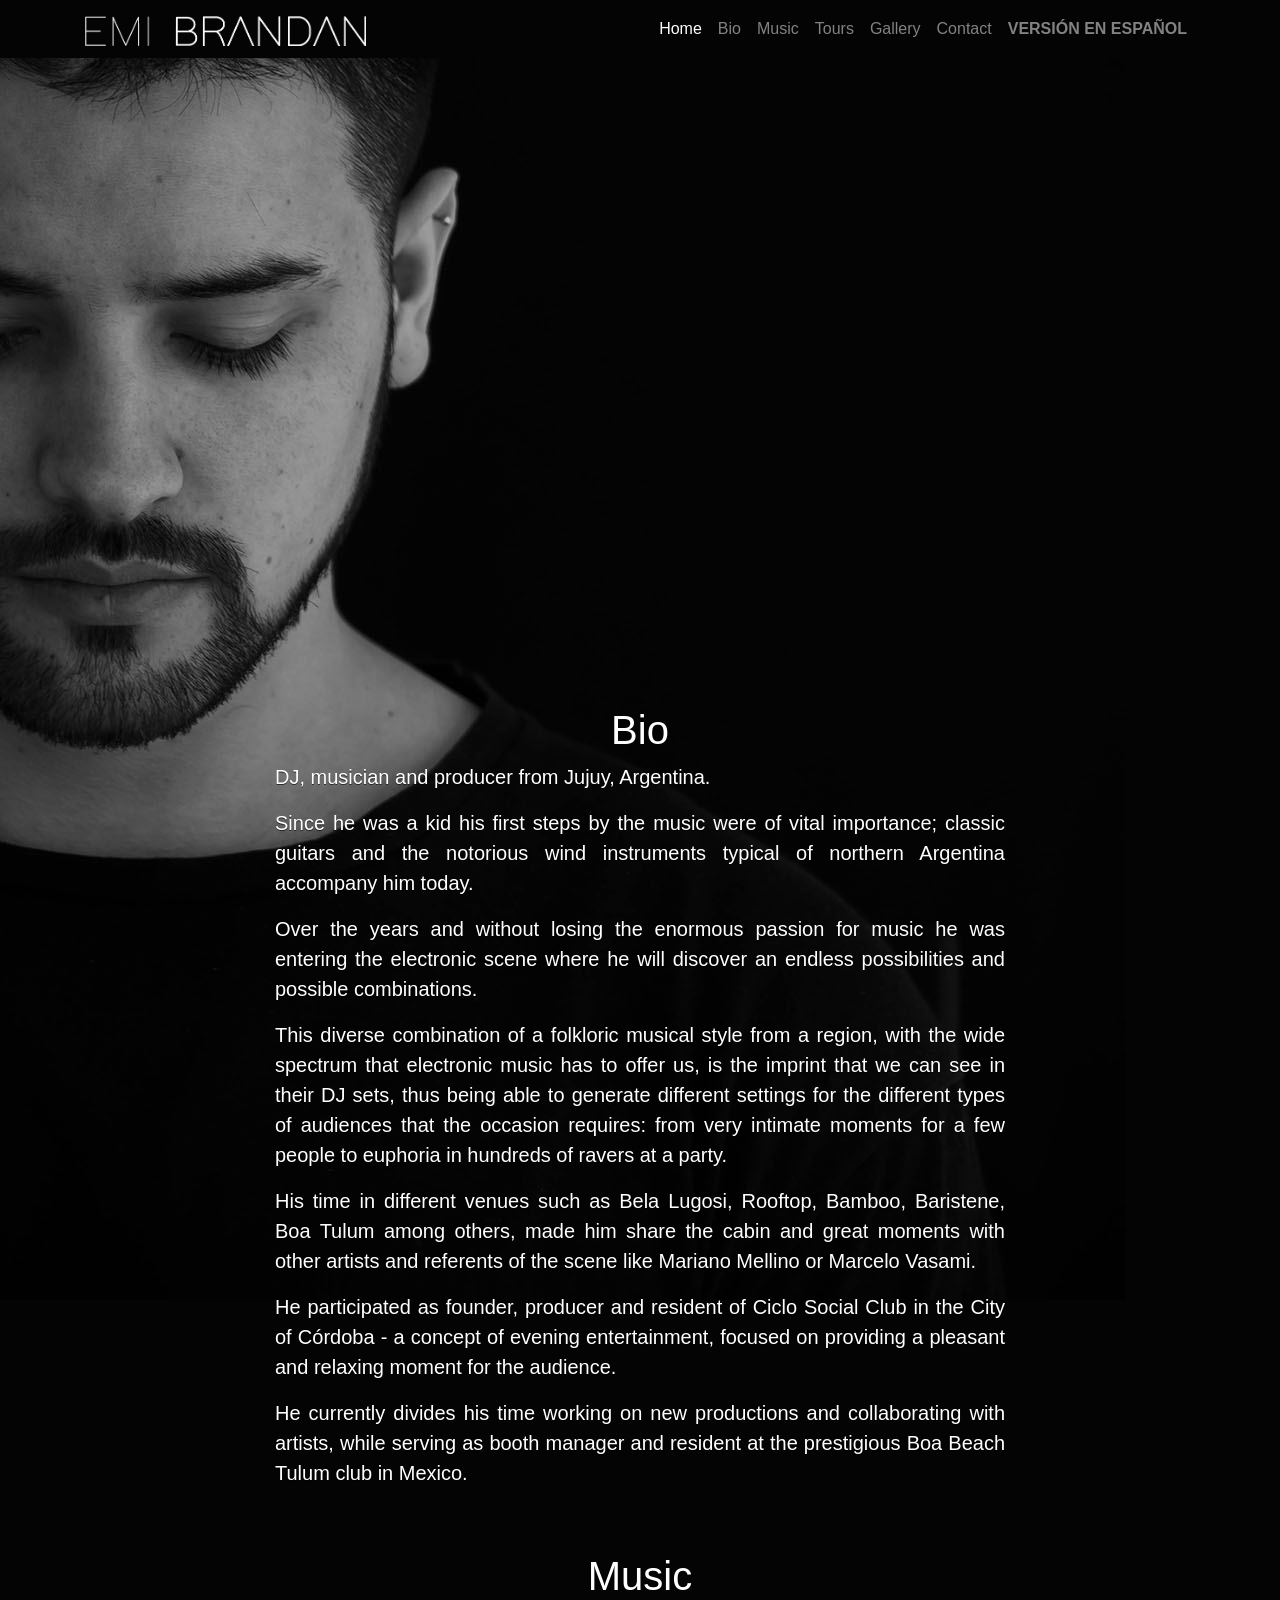
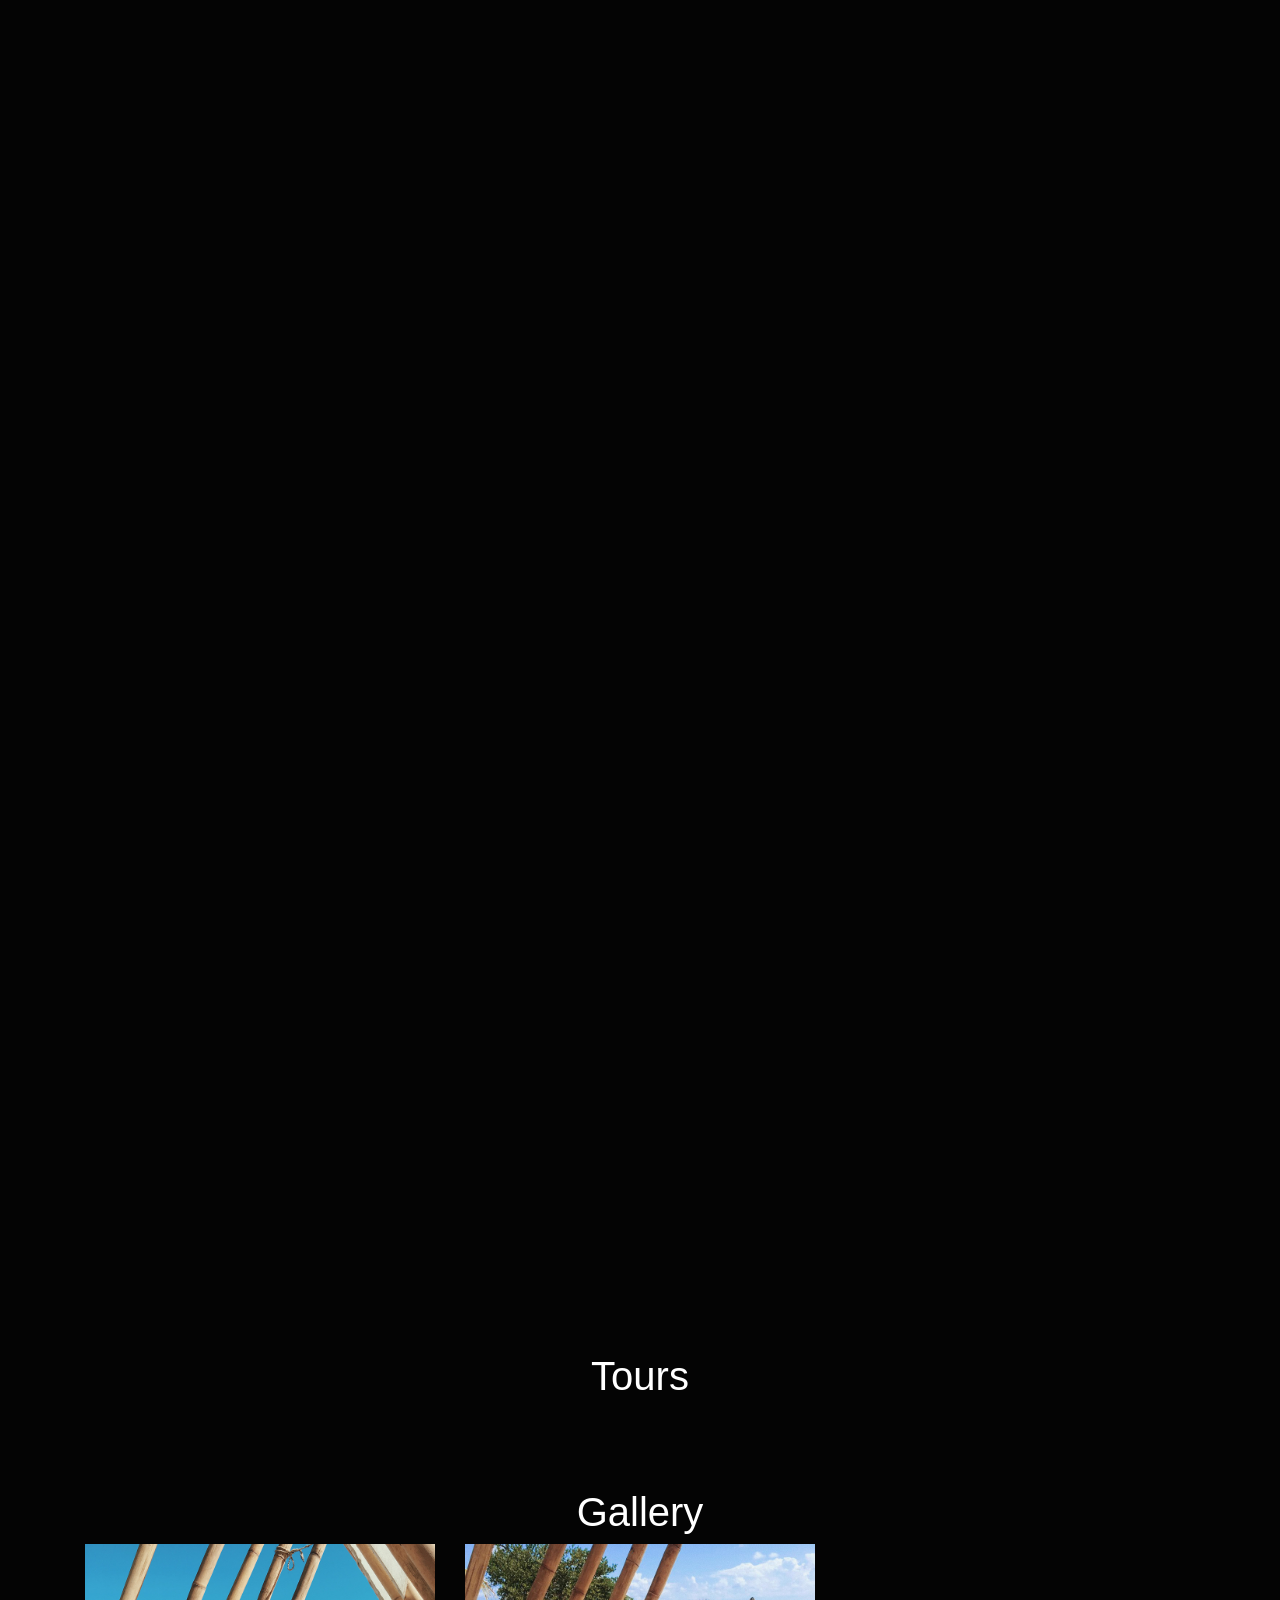
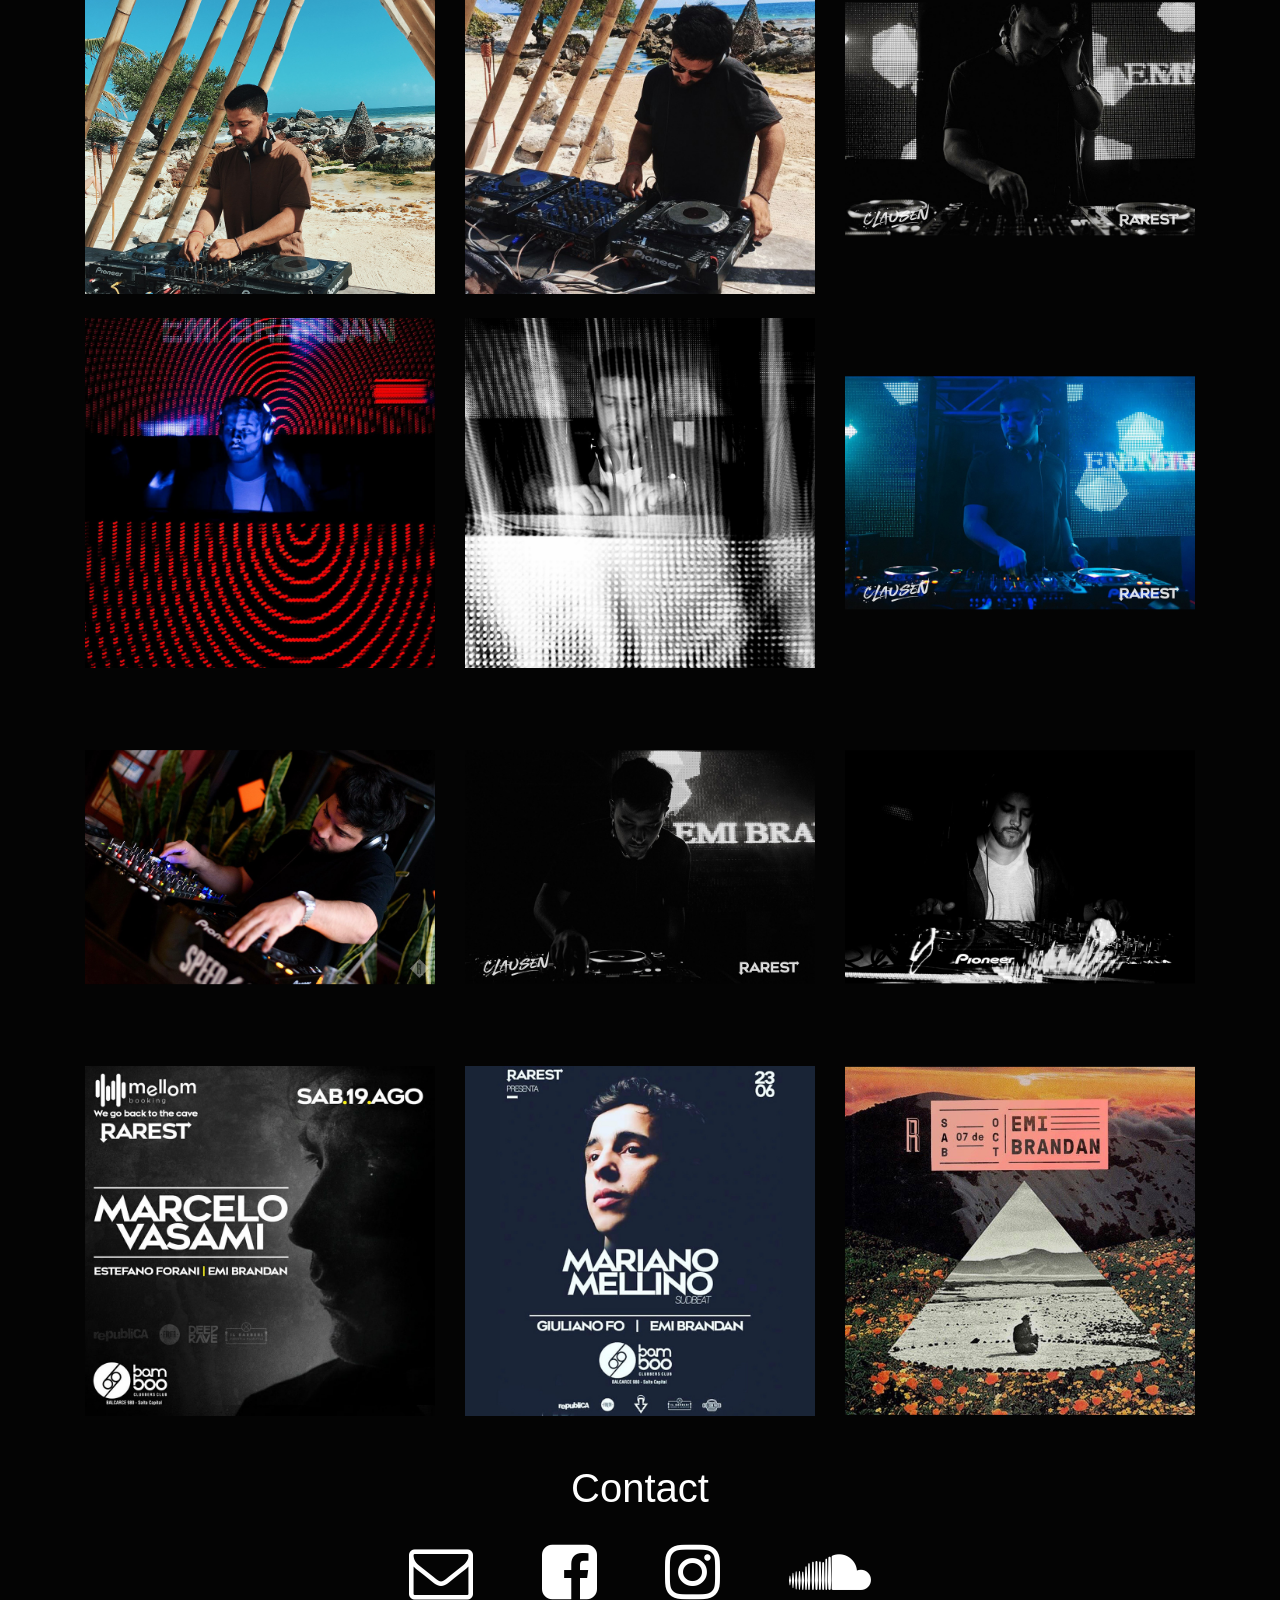
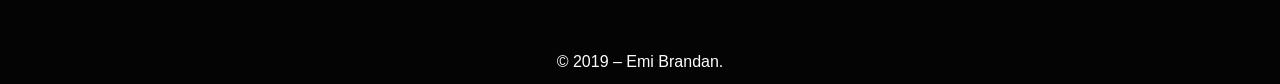
==== english.html @ 932e164e "english version + changes" ====
<!DOCTYPE html>
<html lang="en">

  <head>

    <meta charset="utf-8">
    <meta name="viewport" content="width=device-width, initial-scale=1, shrink-to-fit=no">
    <meta name="description" content="">
    <meta name="author" content="">

    <title>Emi Brandan – DJ &amp; Producer</title>

    <!-- Bootstrap core CSS -->
    <link href="vendor/bootstrap/css/bootstrap.min.css" rel="stylesheet">
    <link href="css/style.css?1234" rel="stylesheet">
    <link href="https://stackpath.bootstrapcdn.com/font-awesome/4.7.0/css/font-awesome.min.css" rel="stylesheet">
    <script async src="https://www.googletagmanager.com/gtag/js?id=UA-138348145-2"></script>
    <script>
      window.dataLayer = window.dataLayer || [];
      function gtag(){dataLayer.push(arguments);}
      gtag('js', new Date());
      gtag('config', 'UA-138348145-2');
    </script>
  </head>

  <body>

<div class="show-mobile" style="    position: fixed;
    background: url(img/bg.jpg) left center;
    background-size: cover;
    background-color: #040404;
    top: 0;
    left: 0;
    right: 0;
    bottom: 0;
    z-index: -1;
    pointer-events: none;
    width: 100vw;
    height: 100vh;
    background-repeat: no-repeat;"></div>
    <!-- Navigation -->
    <nav class="navbar navbar-expand-lg navbar-dark bg-dark static-top">
      <div class="container">
        <a class="navbar-brand" href="#">
          <img src="img/logo2.png" height="30px" title="Emi Brandan" alt="Emi Brandan" />
        </a>
        <button class="navbar-toggler" type="button" data-toggle="collapse" data-target="#navbarResponsive" aria-controls="navbarResponsive" aria-expanded="false" aria-label="Toggle navigation">
          <span class="navbar-toggler-icon"></span>
        </button>
        <div class="collapse navbar-collapse" id="navbarResponsive">
          <ul class="navbar-nav ml-auto">
            <li class="nav-item active">
              <a class="nav-link" href="#">Home
                <span class="sr-only">(current)</span>
              </a>
            </li>
            <li class="nav-item">
              <a class="nav-link" href="#bio">Bio</a>
            </li>
            <li class="nav-item">
              <a class="nav-link" href="#musica">Music</a>
            </li>
            <!--li class="nav-item">
              <a class="nav-link" href="#radioshow">Radioshow</a>
            </li-->
            <li class="nav-item">
              <a class="nav-link" href="#fechas">Tours</a>
            </li>
            <li class="nav-item">
              <a class="nav-link" href="#galeria">Gallery</a>
            </li>
            <li class="nav-item">
              <a class="nav-link" href="#contacto">Contact</a>
            </li>
            <li class="nav-item">
              <a class="nav-link" href="/"><strong>VERSIÓN EN ESPAÑOL</strong></a>
            </li>
          </ul>
        </div>
      </div>
    </nav>

    <div class="background-image"></div>

    <!-- Bio -->
    <div class="container">
      <div class="row">
        <div class="col-lg-2"></div>
        <div class="col-lg-8">
          <h1 class="mt-5 text-center" id="bio">Bio</h1>


<p class="lead">DJ, musician and producer from Jujuy, Argentina.</p>

<p class="lead">Since he was a kid his first steps by the music were of vital importance; classic guitars and the notorious wind instruments typical of northern Argentina accompany him today.</p>

<p class="lead">Over the years and without losing the enormous passion for music he was entering the electronic scene where he will discover an endless possibilities and possible combinations.</p>

<p class="lead">This diverse combination of a folkloric musical style from a region, with the wide spectrum that electronic music has to offer us, is the imprint that we can see in their DJ sets, thus being able to generate different settings for the different types of audiences that the occasion requires: from very intimate moments for a few people to euphoria in hundreds of ravers at a party.</p>

<p class="lead">His time in different venues such as Bela Lugosi, Rooftop, Bamboo, Baristene, Boa Tulum among others, made him share the cabin and great moments with other artists and referents of the scene like Mariano Mellino or Marcelo Vasami.</p>

<p class="lead">He participated as founder, producer and resident of Ciclo Social Club in the City of Córdoba - a concept of evening entertainment, focused on providing a pleasant and relaxing moment for the audience.</p>

<p class="lead">He currently divides his time working on new productions and collaborating with artists, while serving as booth manager and resident at the prestigious Boa Beach Tulum club in Mexico.</p>


          </p>
        </div>
      </div>
    </div>

    <!-- Fechas -->
    <div class="container">
      <div class="row">
        <div class="col-lg-2"></div>
        <div class="col-lg-8">
          <h1 class="mt-5 text-center" id="musica">Music</h1>



            <p class="lead"><iframe width="100%" height="300" scrolling="no" frameborder="no" allow="autoplay" src="https://w.soundcloud.com/player/?url=https%3A//api.soundcloud.com/playlists/615047508&color=%23ff5500&auto_play=false&hide_related=false&show_comments=true&show_user=true&show_reposts=false&show_teaser=true&visual=true"></iframe></p>
            <p class="lead"><iframe width="100%" height="300" scrolling="no" frameborder="no" allow="autoplay" src="https://w.soundcloud.com/player/?url=https%3A//api.soundcloud.com/tracks/489248619&color=%23ff5500&auto_play=false&hide_related=false&show_comments=true&show_user=true&show_reposts=false&show_teaser=true&visual=true"></iframe></p>
            <p class="lead"><iframe width="100%" height="300" scrolling="no" frameborder="no" allow="autoplay" src="https://w.soundcloud.com/player/?url=https%3A//api.soundcloud.com/playlists/329165624&color=%23ff5500&auto_play=false&hide_related=false&show_comments=true&show_user=true&show_reposts=false&show_teaser=true&visual=true"></iframe></p>
            <p class="lead"><iframe width="100%" height="300" scrolling="no" frameborder="no" allow="autoplay" src="https://w.soundcloud.com/player/?url=https%3A//api.soundcloud.com/playlists/349383982&color=%23ff5500&auto_play=false&hide_related=false&show_comments=true&show_user=true&show_reposts=false&show_teaser=true&visual=true"></iframe></p>

          </p>
        </div>
      </div>
    </div>

    <!-- RadioShow -->
    <!--div class="container">
      <div class="row">
        <div class="col-lg-2"></div>
        <div class="col-lg-8">
          <h1 class="mt-5 text-center" id="radioshow">Radioshow</h1>
            <p class="lead">Puedes escuchar su podcast Extracellular por Gamma Essentials FM 91.1 o www.fmgamma911.com
todos los primeros sábados del mes 23:59hs.</p>
            <p class="lead">Visita <a href="https://www.soundcloud.com/emibrandan">www.soundcloud.com/emibrandan</a> para más contenido musical.</p>
            <a href="img/radioshow.jpg"><img src="img/radioshow.jpg"/ class="img-fluid" ></a>
          </p>
        </div>
      </div>
    </div-->

    <!-- Fechas -->
    <div class="container">
      <div class="row">
        <div class="col-lg-2"></div>
        <div class="col-lg-8" style="margin-bottom:2em;">
          <h1 class="mt-5 text-center" id="fechas">Tours</h1>
<script charset="utf-8" src="https://widget.bandsintown.com/main.min.js"></script><a class="bit-widget-initializer" data-artist-name="Emi Brandan" data-display-local-dates="false" data-display-past-dates="true" data-auto-style="false" data-text-color="#FFFFFF" data-link-color="#FFFFFF" data-language="en" data-display-logo 
="false" data-popup-background-color="rgba(0,0,0,.15)" data-background-color="rgba(0,0,0,.15)" data-display-limit="15" data-link-text-color="#000000"></a>
        </div>
      </div>
      <center><h1 class="mt-5 text-center" id="fechas">Gallery</h1></center>
      <div class="row grid text-center" id="galeria">
        <div class="clear"></div>
        <div class="col-12 col-sm-12 col-md-12 col-lg-4">
          <div class="crop"><a href="img/1.jpg"><img class="portrait" src="img/1.jpg" /></a></div>
        </div>
        <div class="col-12 col-sm-12 col-md-12 col-lg-4"><div class="crop"><a href="img/2.jpg"><img class="portrait" src="img/2.jpg"/ class="img-fluid" ></a></div></div>
        <div class="col-12 col-sm-12 col-md-12 col-lg-4"><div class="crop"><a href="img/3.jpg"><img class="portrait" src="img/3.jpg"/ class="img-fluid" ></a></div></div>
        <div class="col-md-12 d-none d-lg-block"><br></div>
        <div class="col-12 col-sm-12 col-md-12 col-lg-4"><div class="crop"><a href="img/4.jpg"><img class="portrait" src="img/4.jpg"/ class="img-fluid" ></a></div></div>
        <div class="col-12 col-sm-12 col-md-12 col-lg-4"><div class="crop"><a href="img/5.jpg"><img class="portrait" src="img/5.jpg"/ class="img-fluid" ></a></div></div>
        <div class="col-12 col-sm-12 col-md-12 col-lg-4"><div class="crop"><a href="img/9.jpg"><img class="portrait" src="img/9.jpg"/ class="img-fluid" ></a></div></div>
        <div class="col-md-12 d-none d-lg-block"><br></div>
        <div class="col-12 col-sm-12 col-md-12 col-lg-4"><div class="crop"><a href="img/7.jpg"><img class="portrait" src="img/7.jpg"/ class="img-fluid" ></a></div></div>
        <div class="col-12 col-sm-12 col-md-12 col-lg-4"><div class="crop"><a href="img/8.jpg"><img class="portrait" src="img/8.jpg"/ class="img-fluid" ></a></div></div>
        <div class="col-12 col-sm-12 col-md-12 col-lg-4"><div class="crop"><a href="img/6.jpg"><img class="portrait" src="img/6.jpg"/ class="img-fluid" ></a></div></div>
        <div class="col-md-12 d-none d-lg-block"><br></div>
        <div class="col-12 col-sm-12 col-md-12 col-lg-4"><div class="crop"><a href="img/10.jpg"><img class="portrait" src="img/10.jpg"/ class="img-fluid" ></a></div></div>
        <div class="col-12 col-sm-12 col-md-12 col-lg-4"><div class="crop"><a href="img/11.jpg"><img class="portrait" src="img/11.jpg"/ class="img-fluid" ></a></div></div>
        <div class="col-12 col-sm-12 col-md-12 col-lg-4"><div class="crop"><a href="img/12.jpg"><img class="portrait" src="img/12.jpg"/ class="img-fluid" ></a></div></div>
      </div>
    </div>


    <!-- Contacto -->
    <div class="container">
      <div class="row">
        <div class="col-lg-2"></div>
        <div class="col-lg-8 contacto  text-center">
          <h1 class="mt-5 text-center" id="contacto">Contact</h1>

            <a href="mailto:emibrandan@outlook.com"><i class="fa fa-envelope-o" aria-hidden="true"></i></a>
            <a href="https://www.facebook.com/emibrandran" target="_blank"><i class="fa fa-facebook-square" aria-hidden="true"></i></a>
            <a href="https://www.instagram.com/emibrandan" target="_blank"><i class="fa fa-instagram" aria-hidden="true"></i></a>
            <a href="https://www.soundcloud.com/emibrandan" target="_blank"><i class="fa fa-soundcloud" aria-hidden="true"></i></a>

          </p>
        </div>
      </div>
    </div>




    <footer>
      <div class="container">
        &copy; 2019 – Emi Brandan.
      </div>
    </footer>

    <!-- Bootstrap core JavaScript -->
    <script src="vendor/jquery/jquery.min.js"></script>
    <script src="vendor/bootstrap/js/bootstrap.bundle.min.js"></script>


  </body>

</html>
---- css/style.css ----
body {
  background: url(../img/bg.jpg) left center fixed; 
  /*background-position: 50% 12%;*/
  background-repeat: no-repeat;
  background-color: #040404;
  color: #fff;
}

.fade {
  margin: 50px;
  padding: 50px;
  background-color: transparent;
  opacity: 1;
}

.navbar-brand {
  font-size: 28px !important;
  padding: 0 !important;
}

.navbar {
  background-color: #040404 !important;
}

.background-image {
  width: 100%;
  height: 600px;
}

.lead {
  text-align: justify;
  text-shadow: 0 1px 0 rgba(0,0,0,.6);
  font-weight: lighter;
}

.contact {
  text-align: center;
  margin-top: 30px;
}

.contacto i {
  font-size: 4em;
  margin-right: 0.5em;
  margin-left: 0.5em;
  margin-top: 20px;
  text-align: center;
}

.contacto a {
  color: white;
}

.show-mobile {
  display: none;
}

.img-fluid {
  margin-bottom: 10px;
}

footer {
  background-color: #040404;
  padding: 10px 0;
  text-align: center;
  margin-top: 20px;
}


.crop {
  position: relative;
  width: 100%;
  height: 100%;
  overflow: hidden;
  min-height: 350px;
}
.crop img {
  position: absolute;
  left: 50%;
  top: 50%;
  height: 100%;
  width: auto;
  -webkit-transform: translate(-50%,-50%);
      -ms-transform: translate(-50%,-50%);
          transform: translate(-50%,-50%);
}
.crop img.portrait {
  width: 100%;
  height: auto;
}


@media (max-width: 767.98px) {
  body {
    background: none;
    background-position: none;
    background-color: transparent;
  }
  .background-image {
    height: 400px;
  }
  .contacto i {
    font-size: 2em;
    margin: 20px 10px;
  }
  .show-mobile {
    display: block;
  }
  .crop {
    min-height: 400px;
  }
}
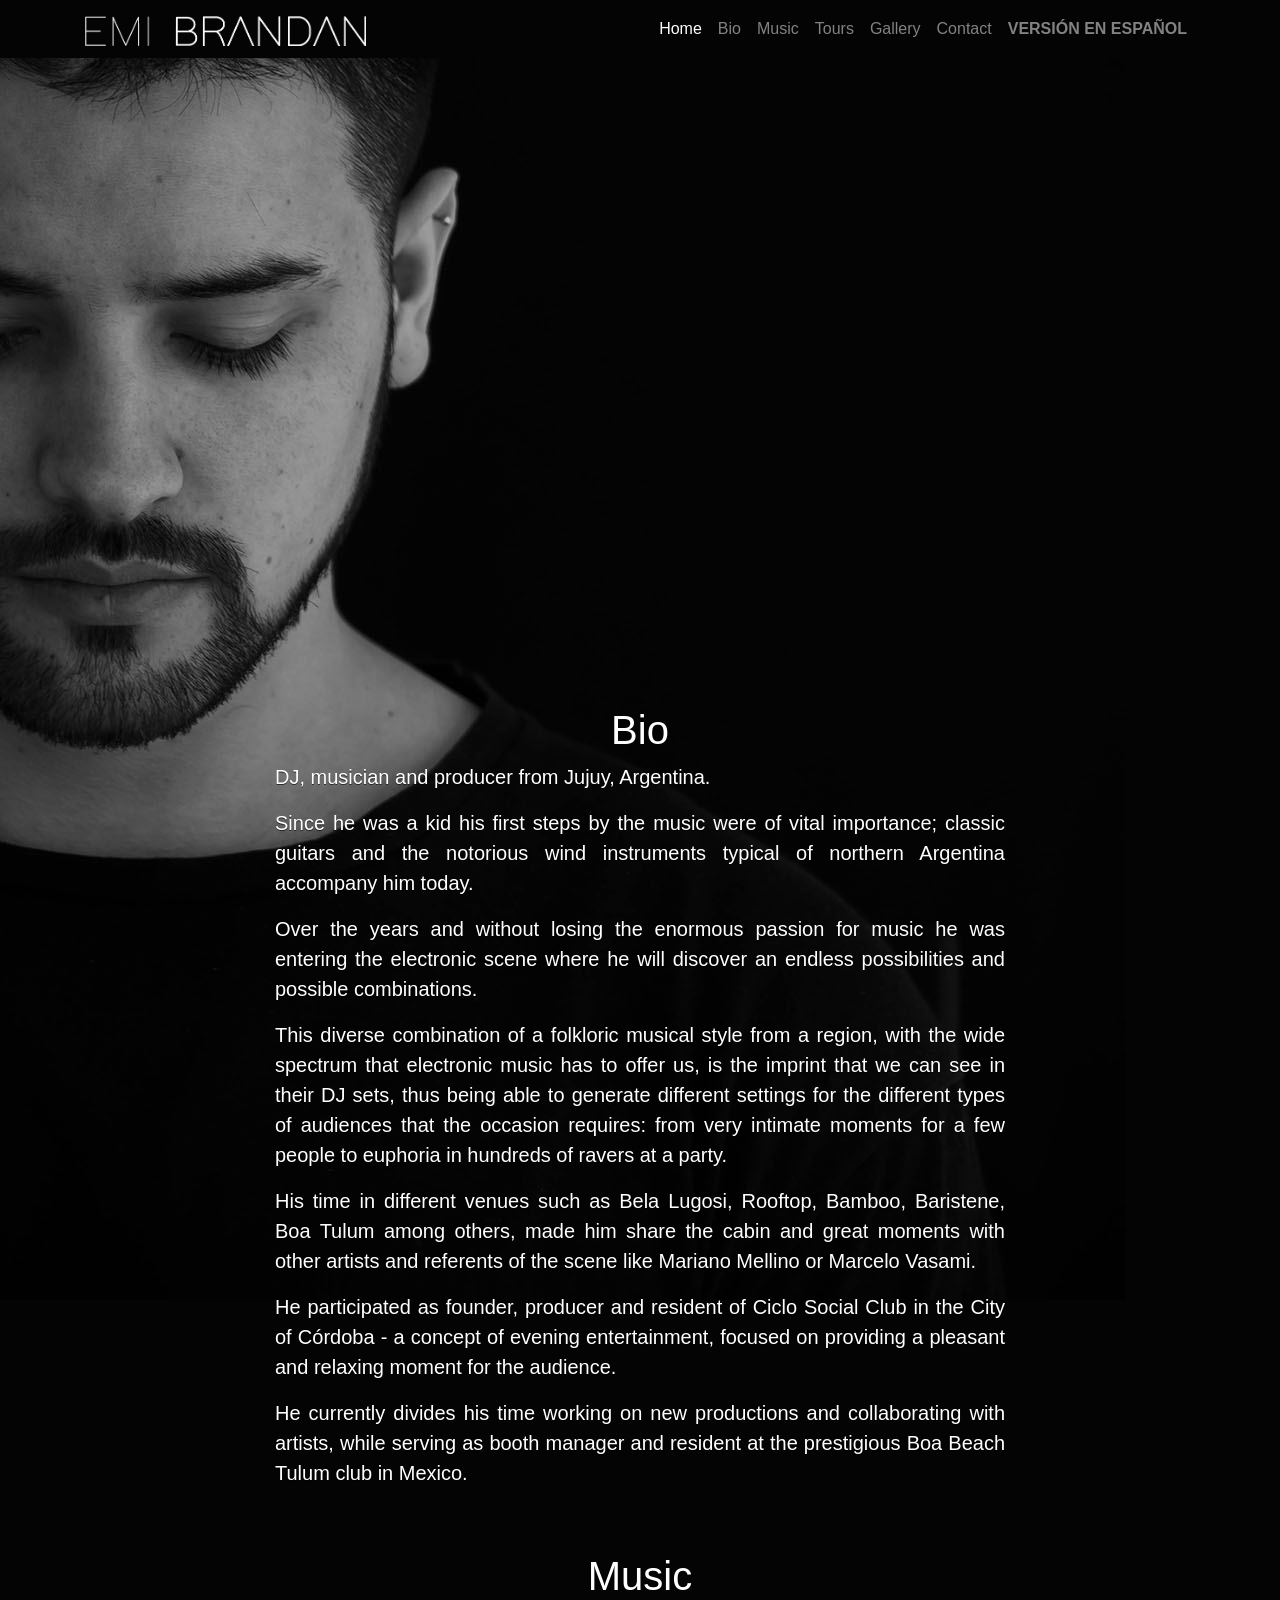
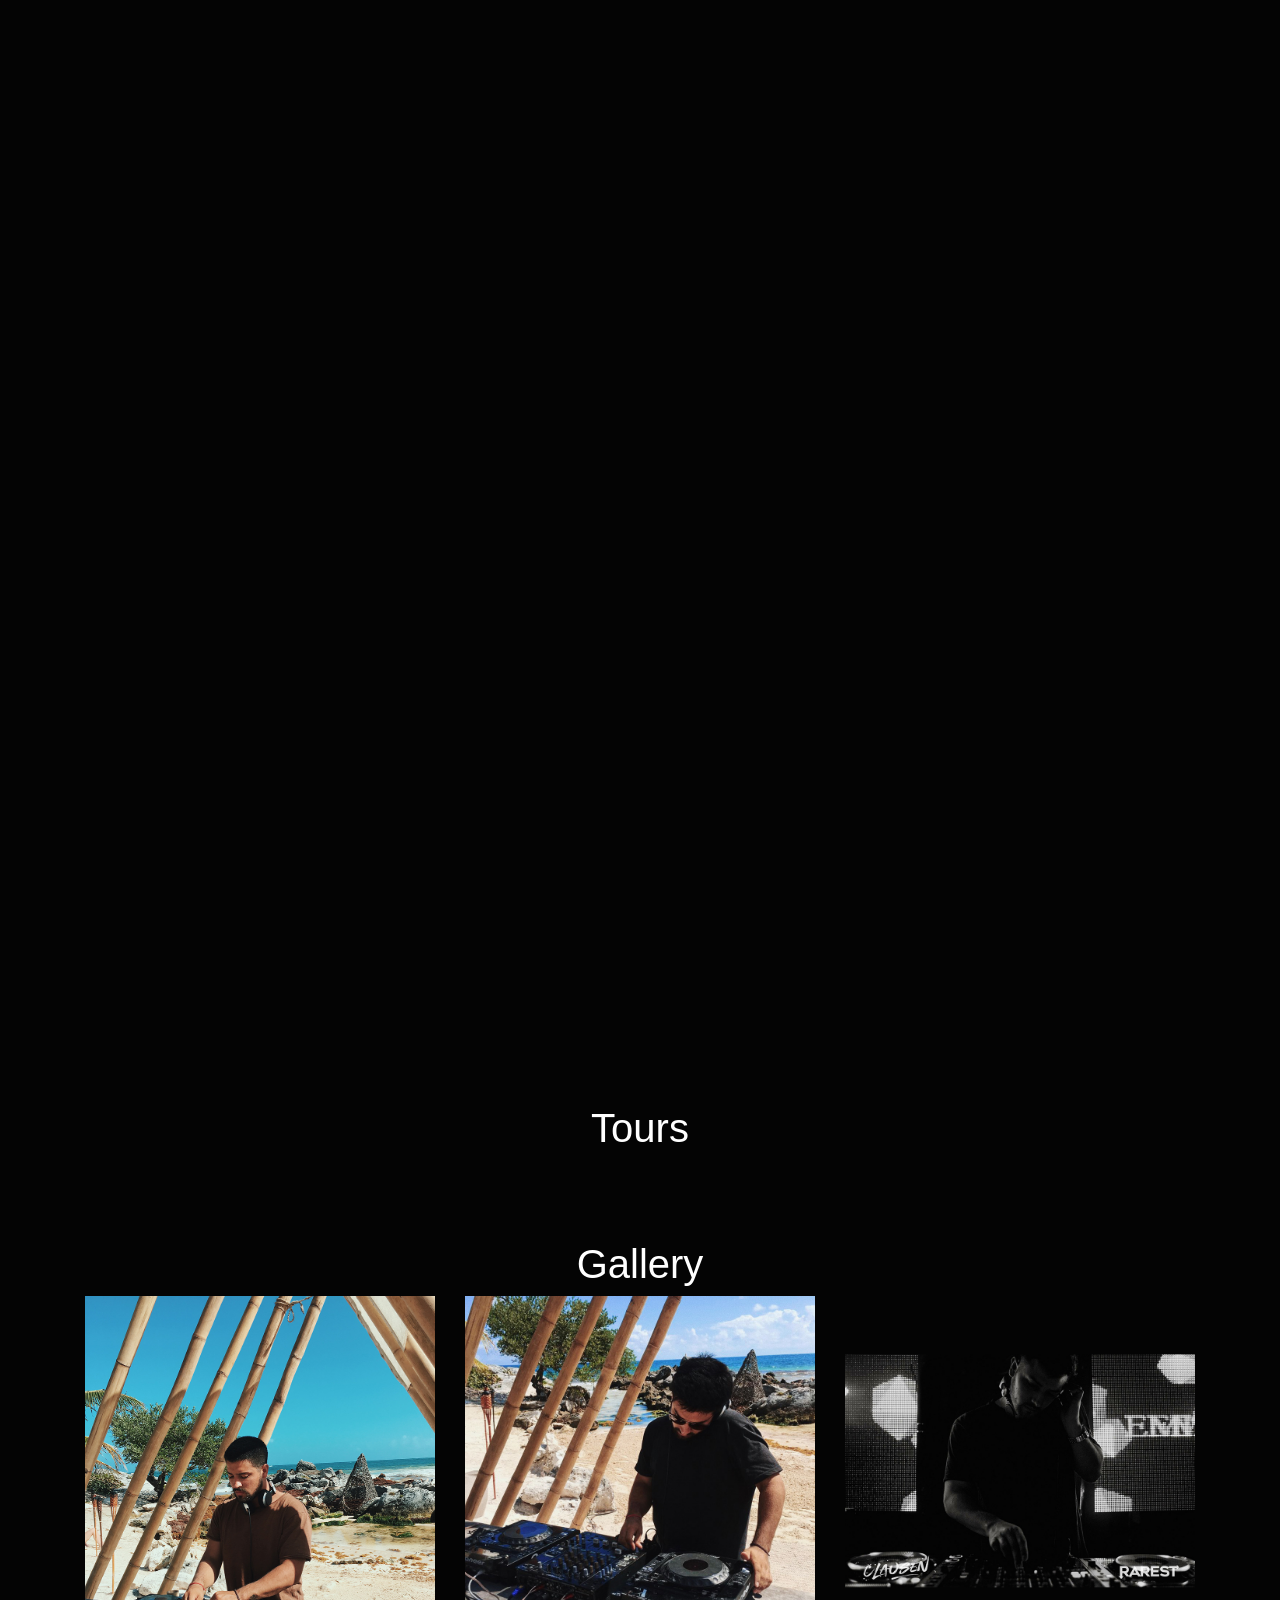
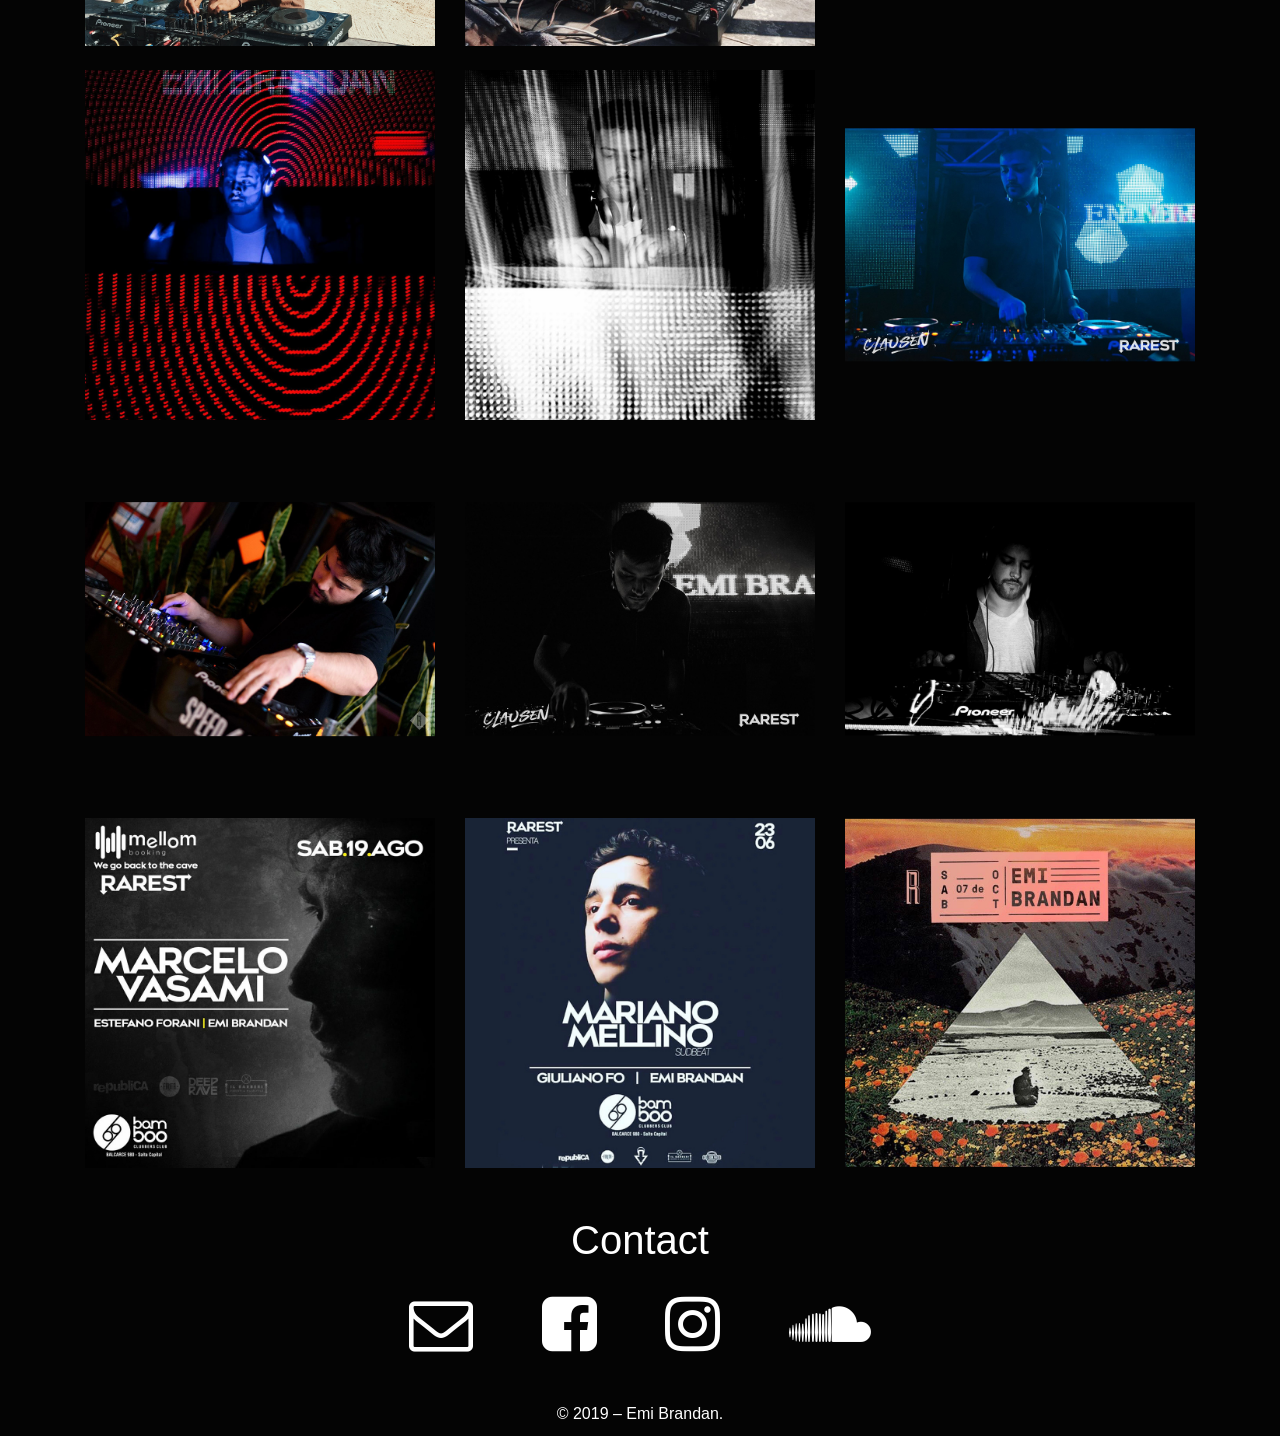
==== commit 6d16587d: "Update english.html" ====
--- a/english.html
+++ b/english.html
@@ -118,11 +118,12 @@
           <h1 class="mt-5 text-center" id="musica">Music</h1>
 
 
-
-            <p class="lead"><iframe width="100%" height="300" scrolling="no" frameborder="no" allow="autoplay" src="https://w.soundcloud.com/player/?url=https%3A//api.soundcloud.com/playlists/615047508&color=%23ff5500&auto_play=false&hide_related=false&show_comments=true&show_user=true&show_reposts=false&show_teaser=true&visual=true"></iframe></p>
-            <p class="lead"><iframe width="100%" height="300" scrolling="no" frameborder="no" allow="autoplay" src="https://w.soundcloud.com/player/?url=https%3A//api.soundcloud.com/tracks/489248619&color=%23ff5500&auto_play=false&hide_related=false&show_comments=true&show_user=true&show_reposts=false&show_teaser=true&visual=true"></iframe></p>
-            <p class="lead"><iframe width="100%" height="300" scrolling="no" frameborder="no" allow="autoplay" src="https://w.soundcloud.com/player/?url=https%3A//api.soundcloud.com/playlists/329165624&color=%23ff5500&auto_play=false&hide_related=false&show_comments=true&show_user=true&show_reposts=false&show_teaser=true&visual=true"></iframe></p>
-            <p class="lead"><iframe width="100%" height="300" scrolling="no" frameborder="no" allow="autoplay" src="https://w.soundcloud.com/player/?url=https%3A//api.soundcloud.com/playlists/349383982&color=%23ff5500&auto_play=false&hide_related=false&show_comments=true&show_user=true&show_reposts=false&show_teaser=true&visual=true"></iframe></p>
+            <p class="lead">
+              <iframe width="100%" height="500" scrolling="no" frameborder="no" allow="autoplay" src="https://w.soundcloud.com/player/?url=https%3A//api.soundcloud.com/playlists/329165624&color=%23ff5500&auto_play=false&hide_related=false&show_comments=true&show_user=true&show_reposts=false&show_teaser=true&visual=true"></iframe>
+            </p>
+            <p class="lead">
+              <iframe width="100%" height="500" scrolling="no" frameborder="no" allow="autoplay" src="https://w.soundcloud.com/player/?url=https%3A//api.soundcloud.com/playlists/736086495&color=%23ff5500&auto_play=false&hide_related=false&show_comments=true&show_user=true&show_reposts=false&show_teaser=true&visual=true"></iframe>
+            </p>
 
           </p>
         </div>
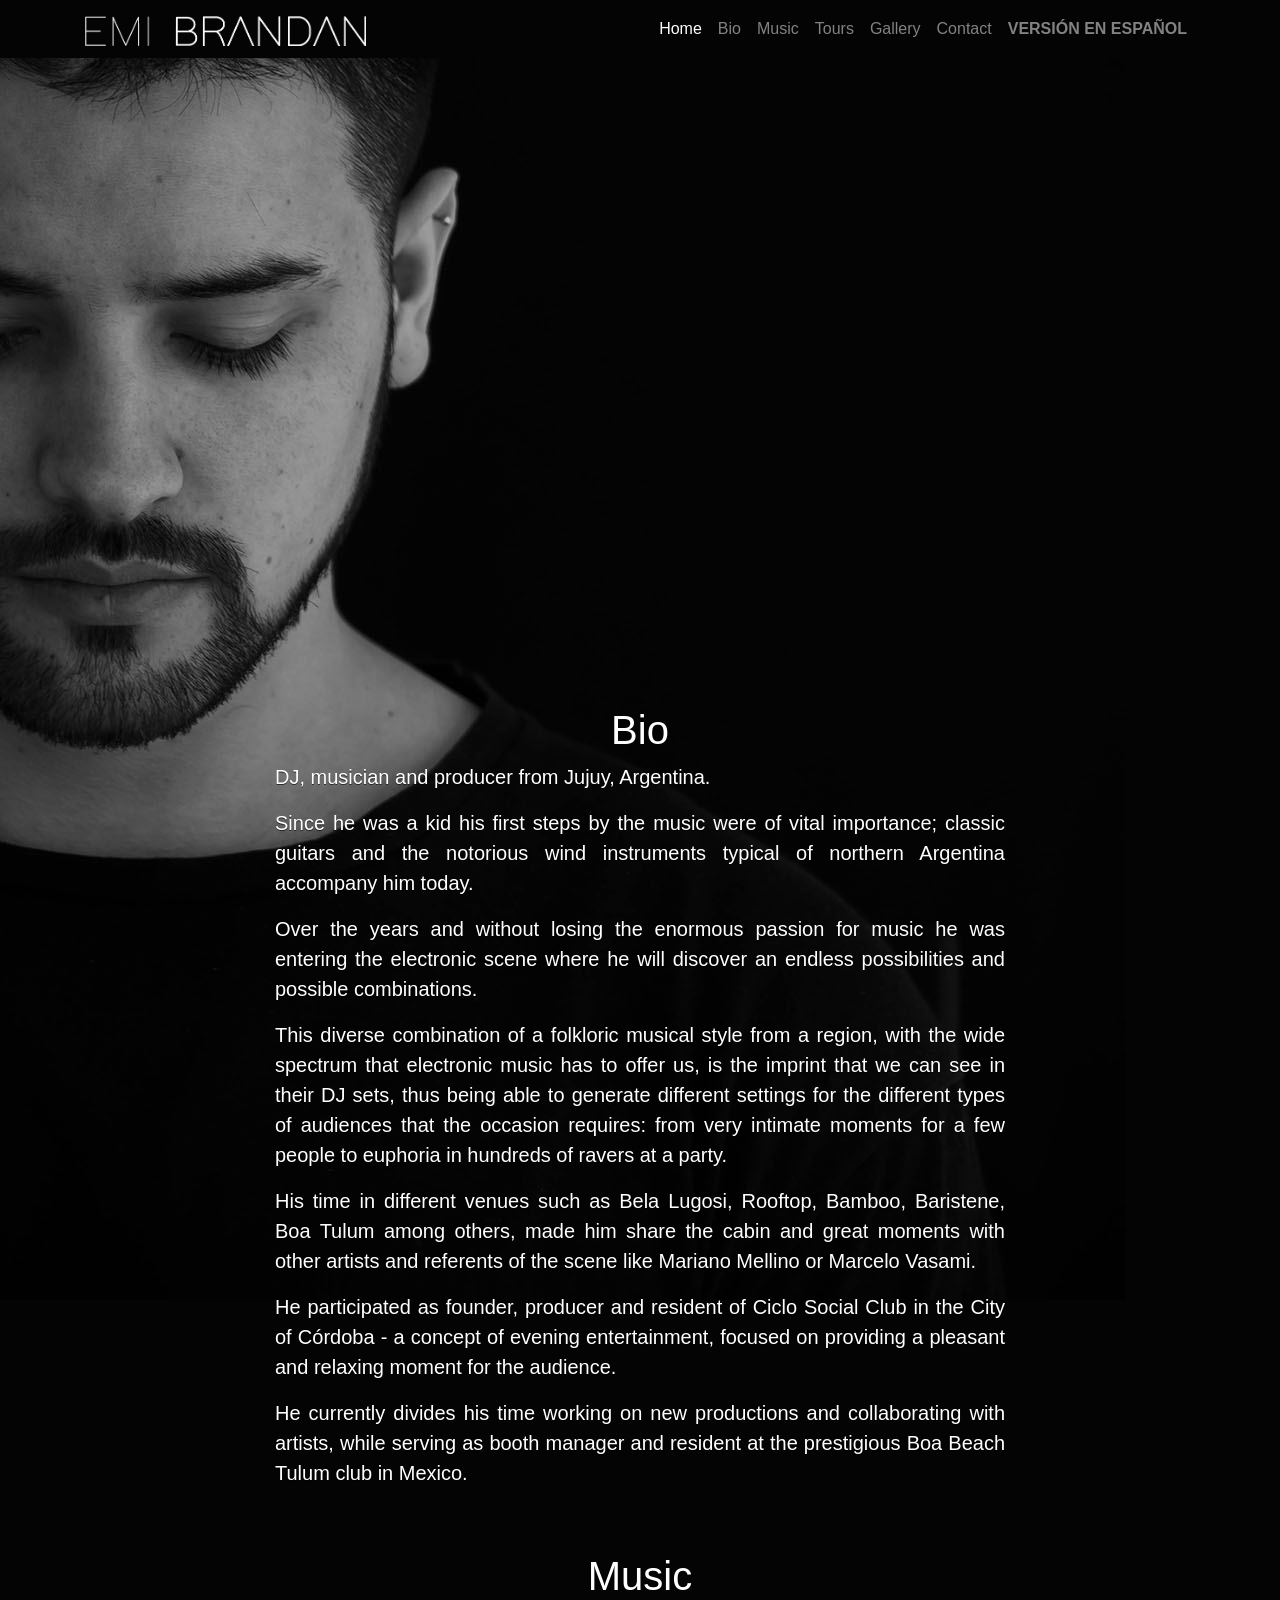
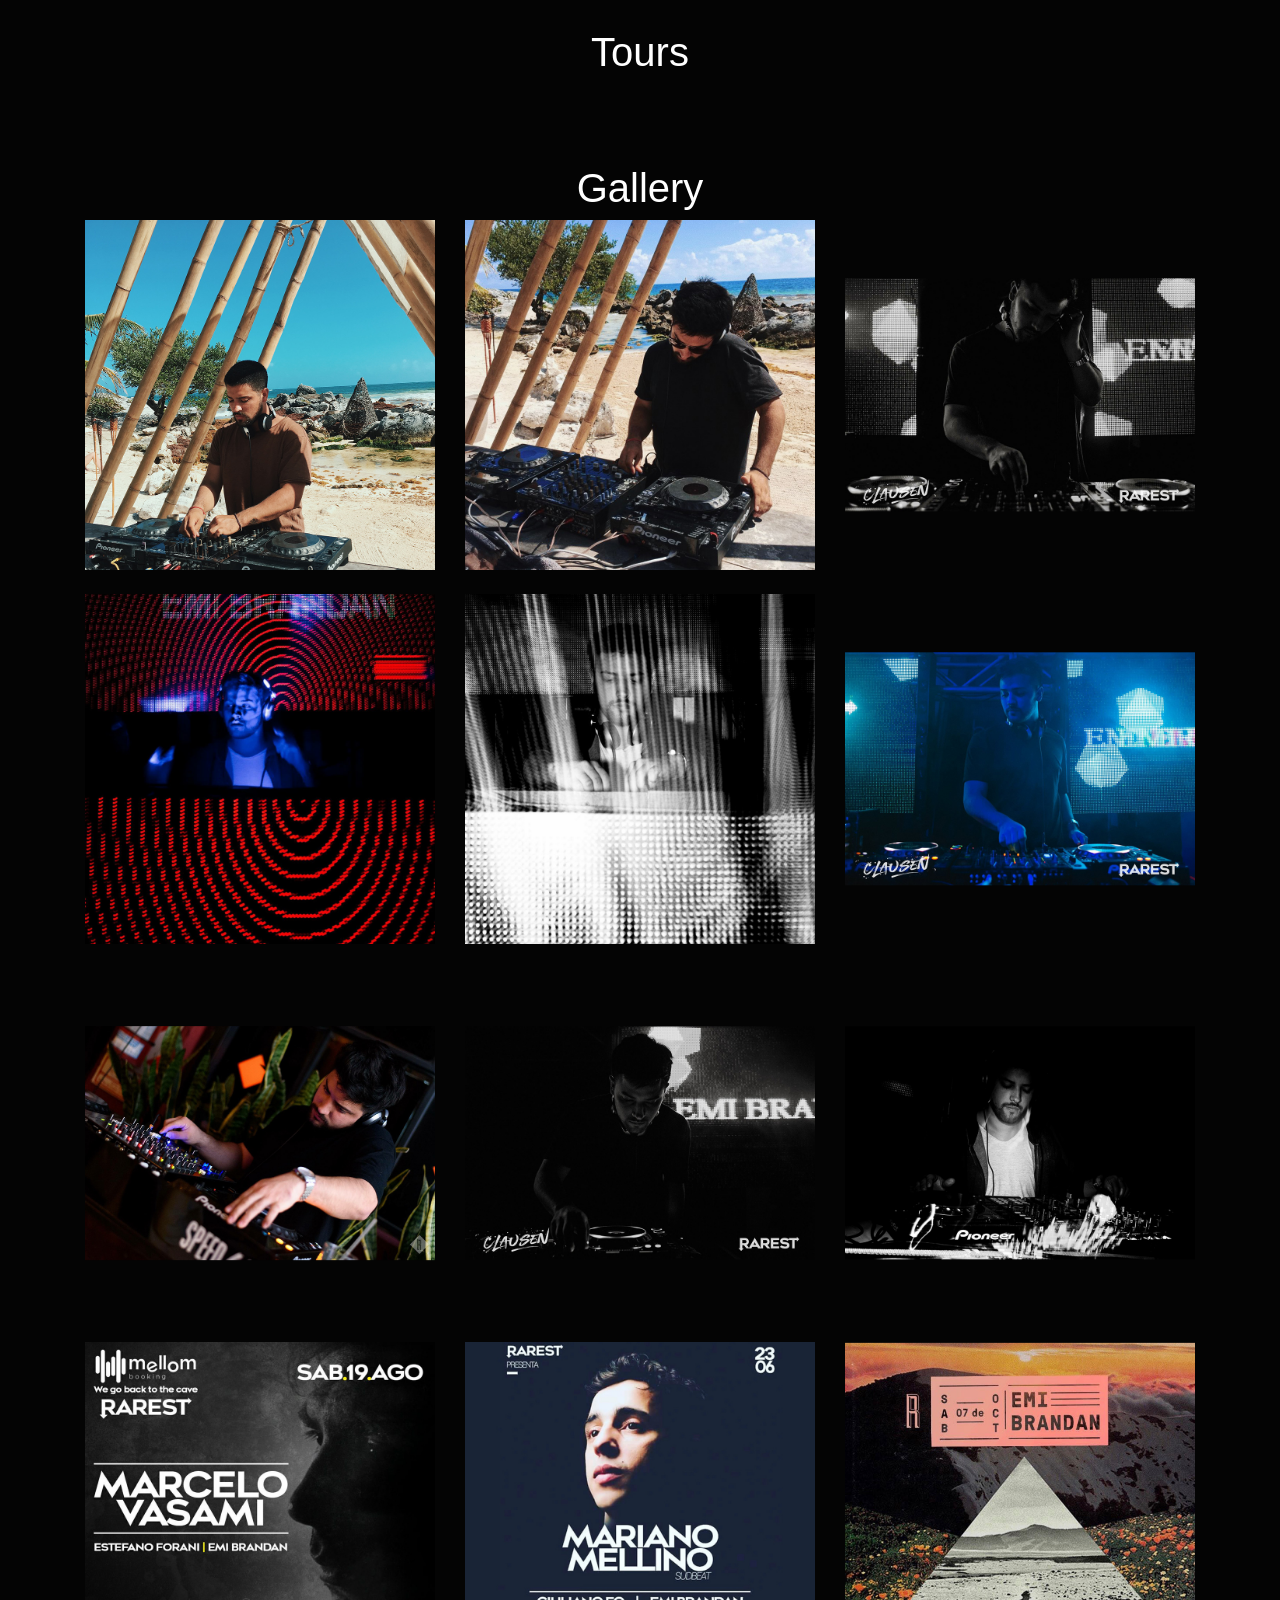
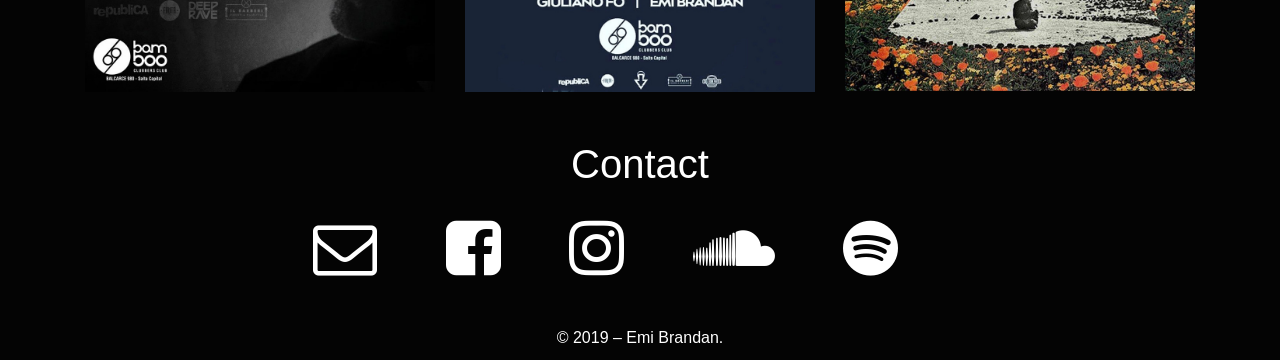
==== commit f9270869: "new version" ====
--- a/english.html
+++ b/english.html
@@ -117,7 +117,9 @@
         <div class="col-lg-8">
           <h1 class="mt-5 text-center" id="musica">Music</h1>
 
-
+           <p class="lead">
+            <iframe width="100%" height="500" scrolling="no" frameborder="no" allow="autoplay" src="https://w.soundcloud.com/player/?url=https%3A//api.soundcloud.com/playlists/922433770&color=%23ff5500&auto_play=false&hide_related=false&show_comments=true&show_user=true&show_reposts=false&show_teaser=true&visual=true"></iframe>
+          </p>
             <p class="lead">
               <iframe width="100%" height="500" scrolling="no" frameborder="no" allow="autoplay" src="https://w.soundcloud.com/player/?url=https%3A//api.soundcloud.com/playlists/329165624&color=%23ff5500&auto_play=false&hide_related=false&show_comments=true&show_user=true&show_reposts=false&show_teaser=true&visual=true"></iframe>
             </p>
@@ -190,6 +192,8 @@
             <a href="https://www.facebook.com/emibrandran" target="_blank"><i class="fa fa-facebook-square" aria-hidden="true"></i></a>
             <a href="https://www.instagram.com/emibrandan" target="_blank"><i class="fa fa-instagram" aria-hidden="true"></i></a>
             <a href="https://www.soundcloud.com/emibrandan" target="_blank"><i class="fa fa-soundcloud" aria-hidden="true"></i></a>
+            <a href="https://open.spotify.com/artist/4Al4osF5XgVCIzRHt0HQJb?si=-WKa9MlySZuki5hdhAJUWw" target="_blank"><i class="fa fa-spotify" aria-hidden="true"></i></a>
+            <a href="https://classic.beatport.com/artist/emi-brandan/818652" target="_blank"><i class="fa fa-headphones-alt" aria-hidden="true"></i></a>
 
           </p>
         </div>
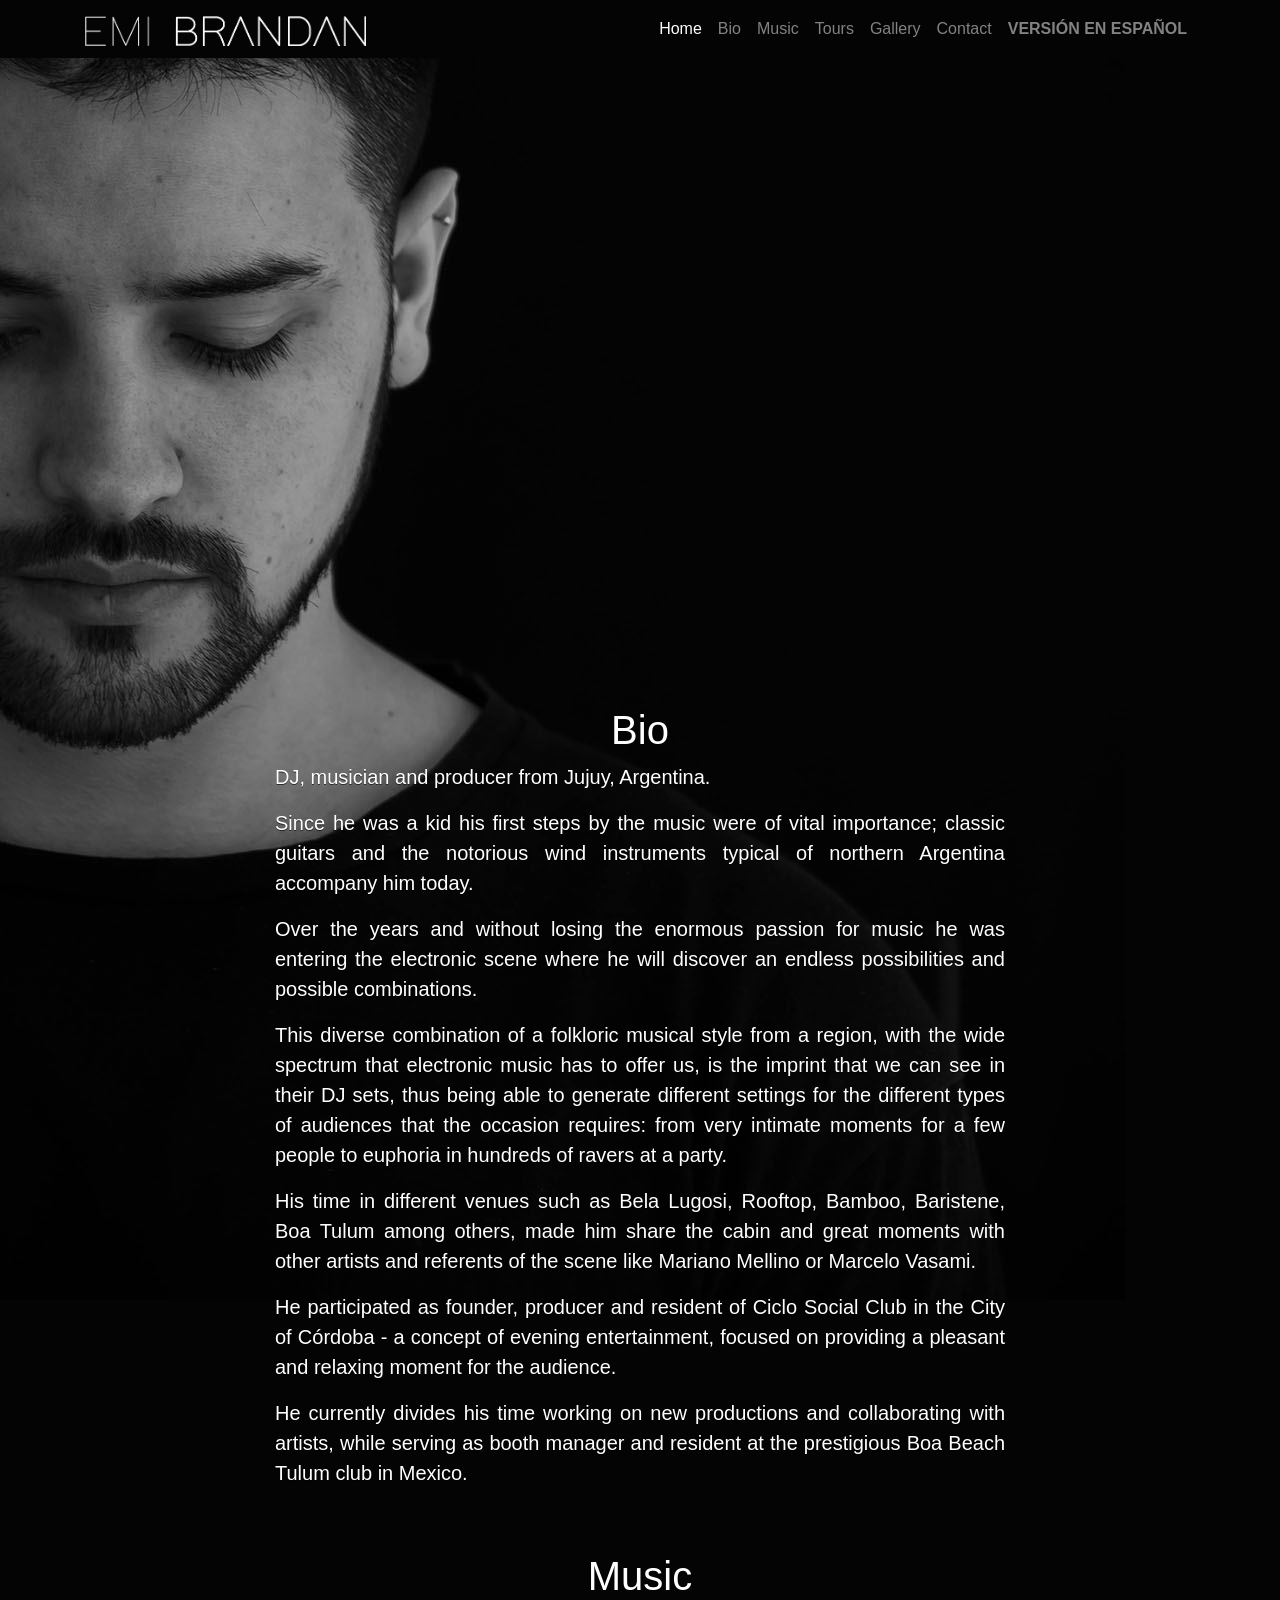
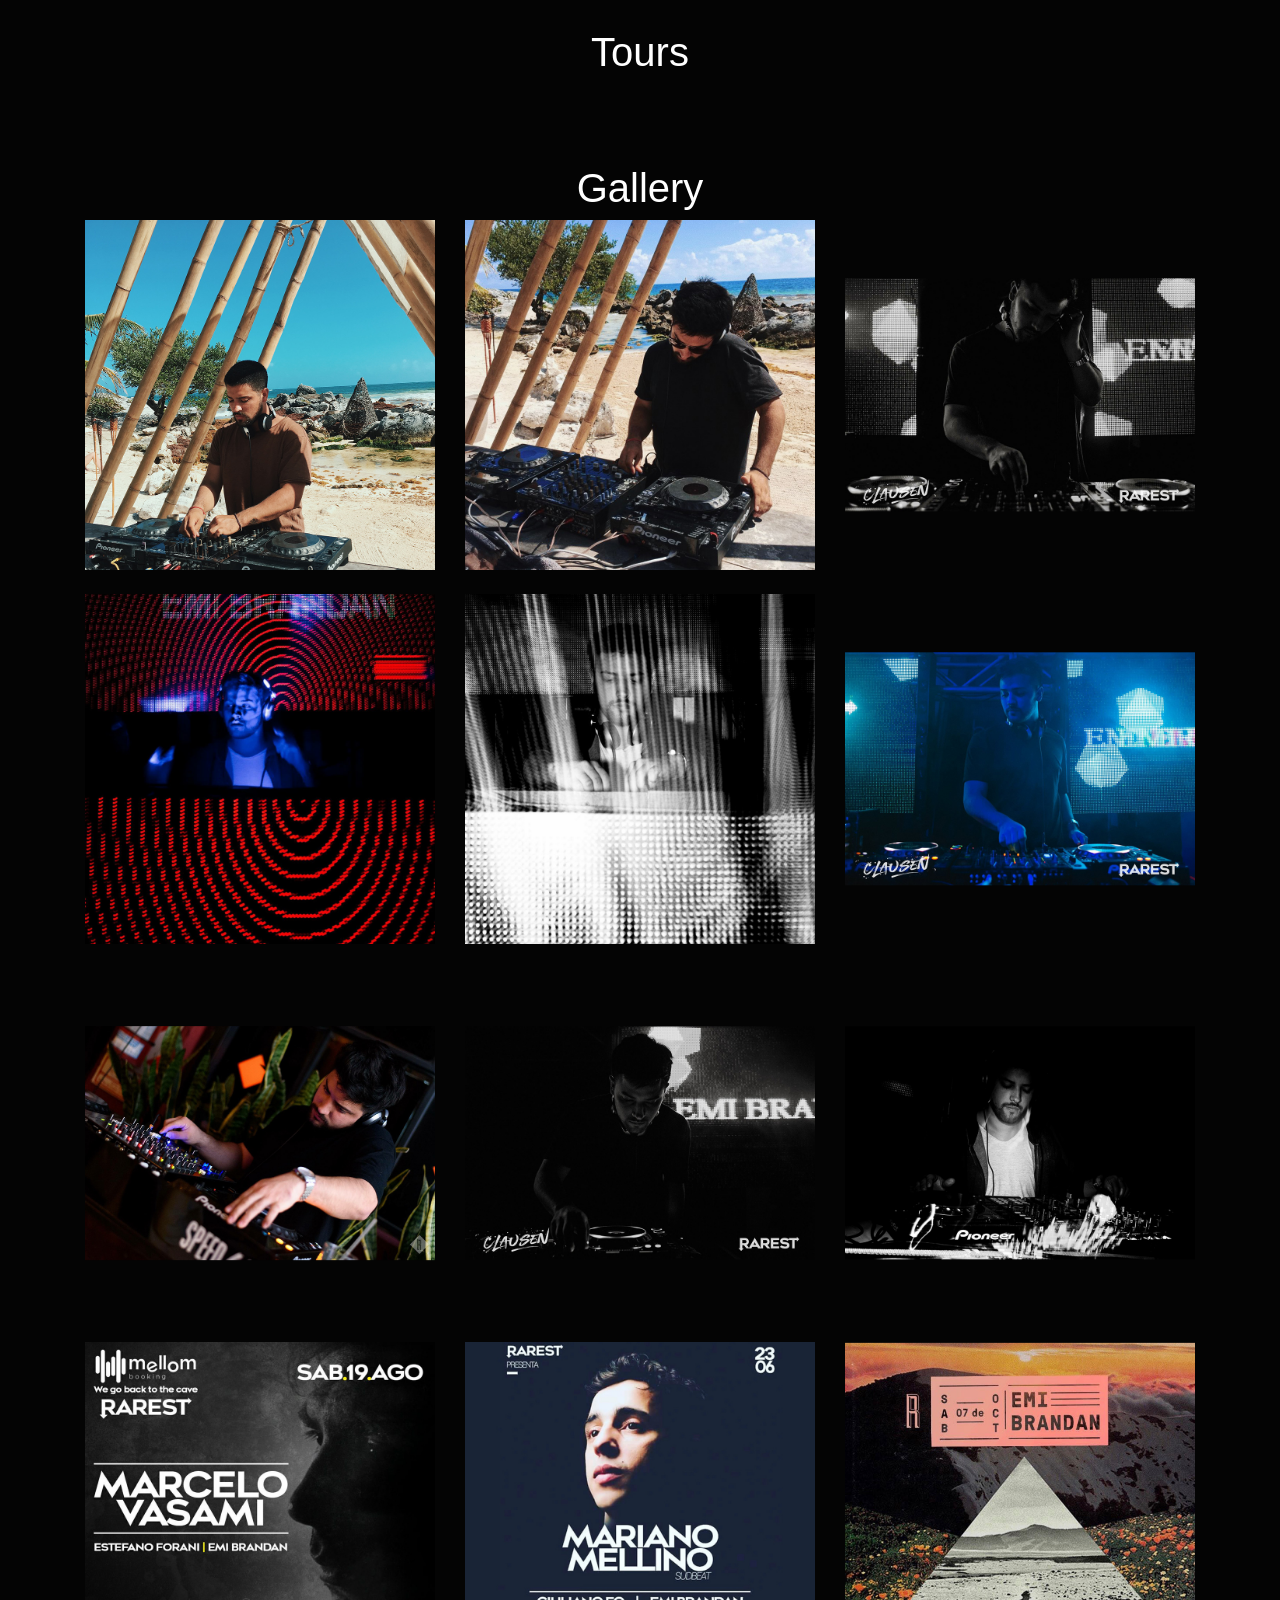
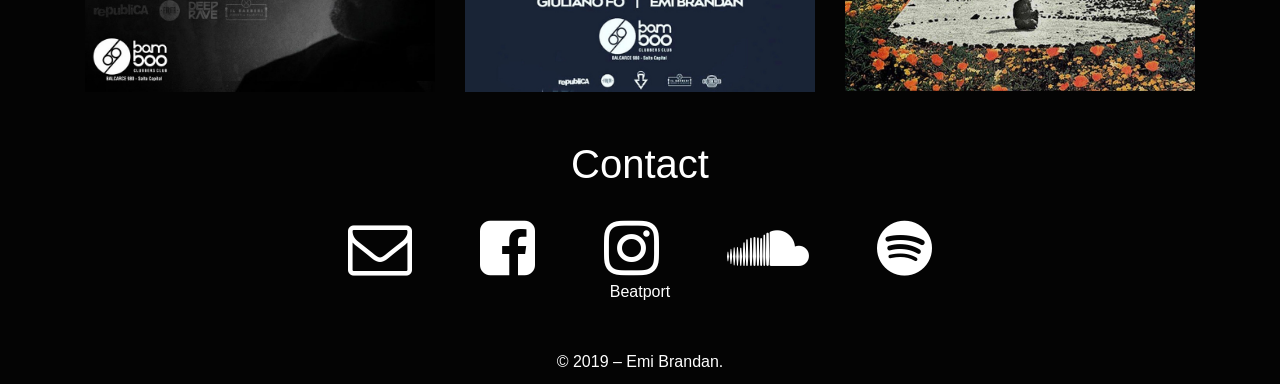
==== commit c6c57dba: "Update english.html" ====
--- a/english.html
+++ b/english.html
@@ -193,8 +193,7 @@
             <a href="https://www.instagram.com/emibrandan" target="_blank"><i class="fa fa-instagram" aria-hidden="true"></i></a>
             <a href="https://www.soundcloud.com/emibrandan" target="_blank"><i class="fa fa-soundcloud" aria-hidden="true"></i></a>
             <a href="https://open.spotify.com/artist/4Al4osF5XgVCIzRHt0HQJb?si=-WKa9MlySZuki5hdhAJUWw" target="_blank"><i class="fa fa-spotify" aria-hidden="true"></i></a>
-            <a href="https://classic.beatport.com/artist/emi-brandan/818652" target="_blank"><i class="fa fa-headphones-alt" aria-hidden="true"></i></a>
-
+            <br><a href="https://classic.beatport.com/artist/emi-brandan/818652" target="_blank">Beatport</a>
           </p>
         </div>
       </div>
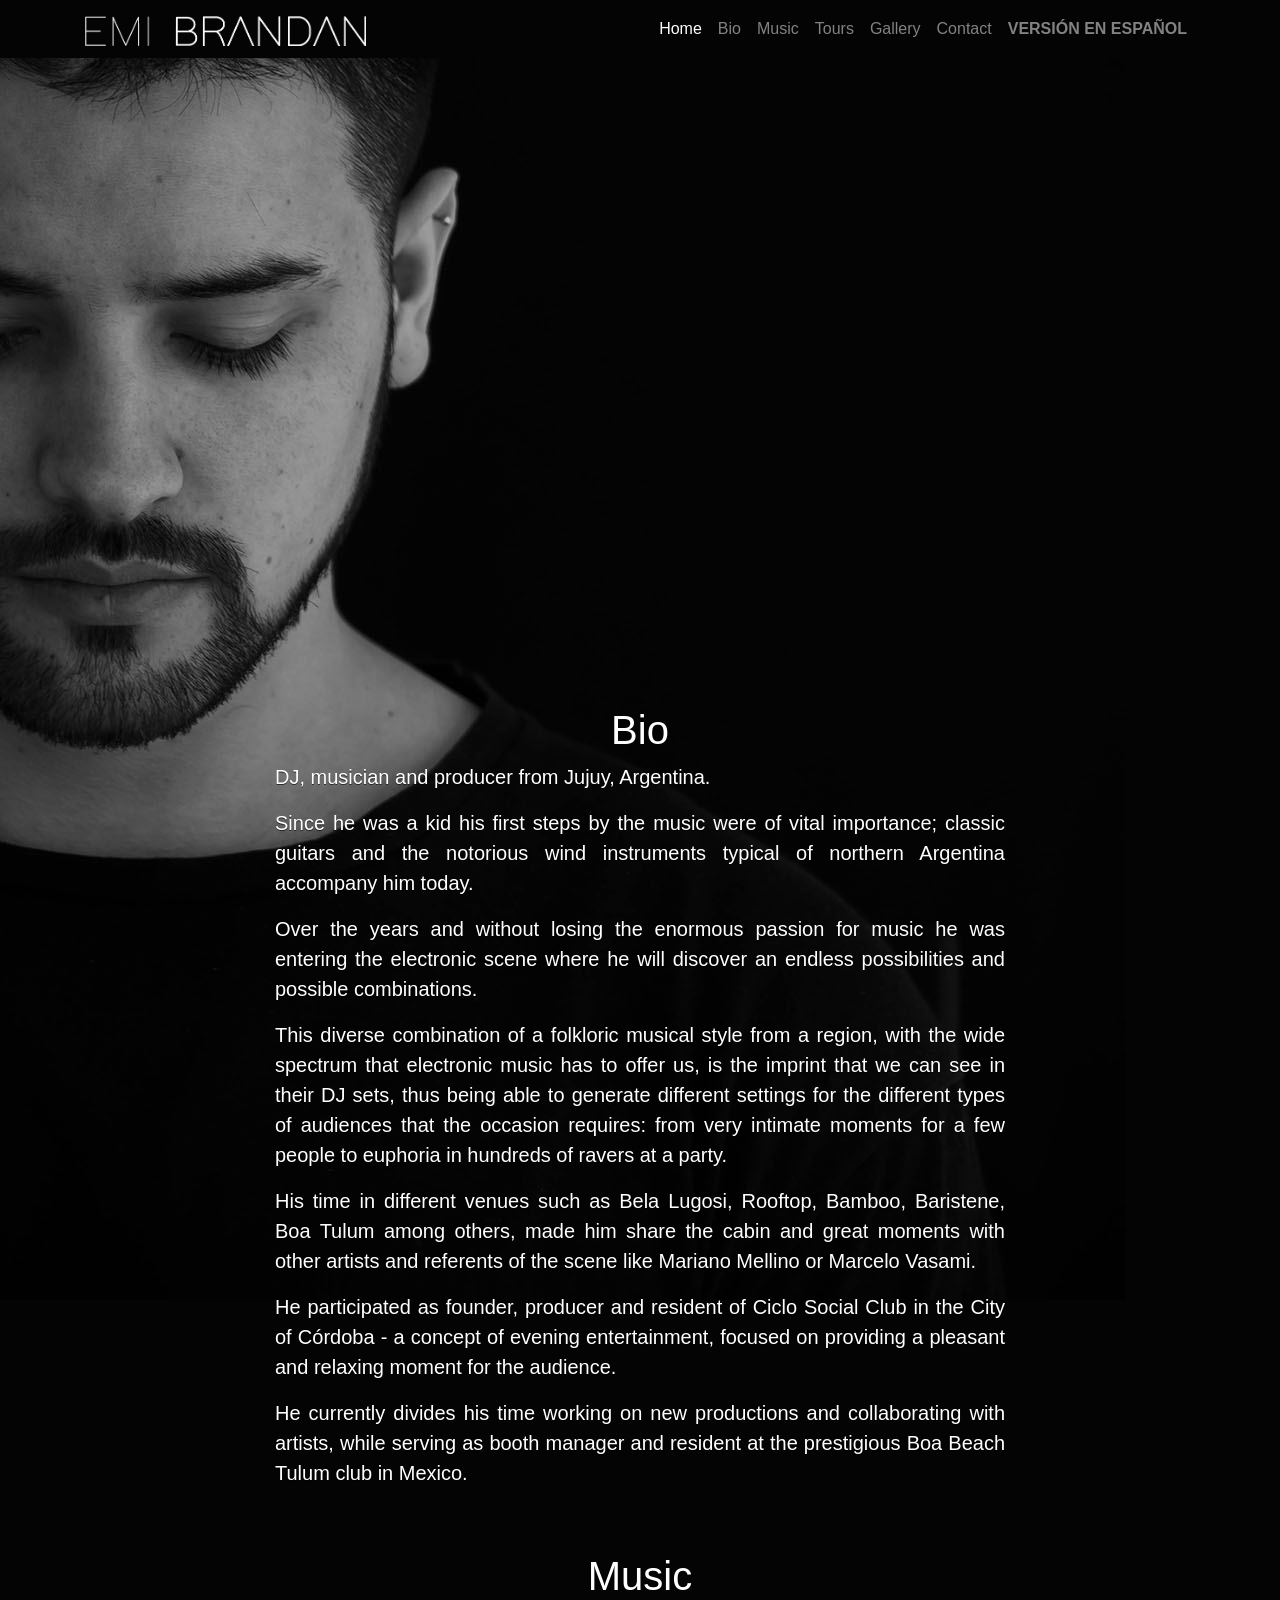
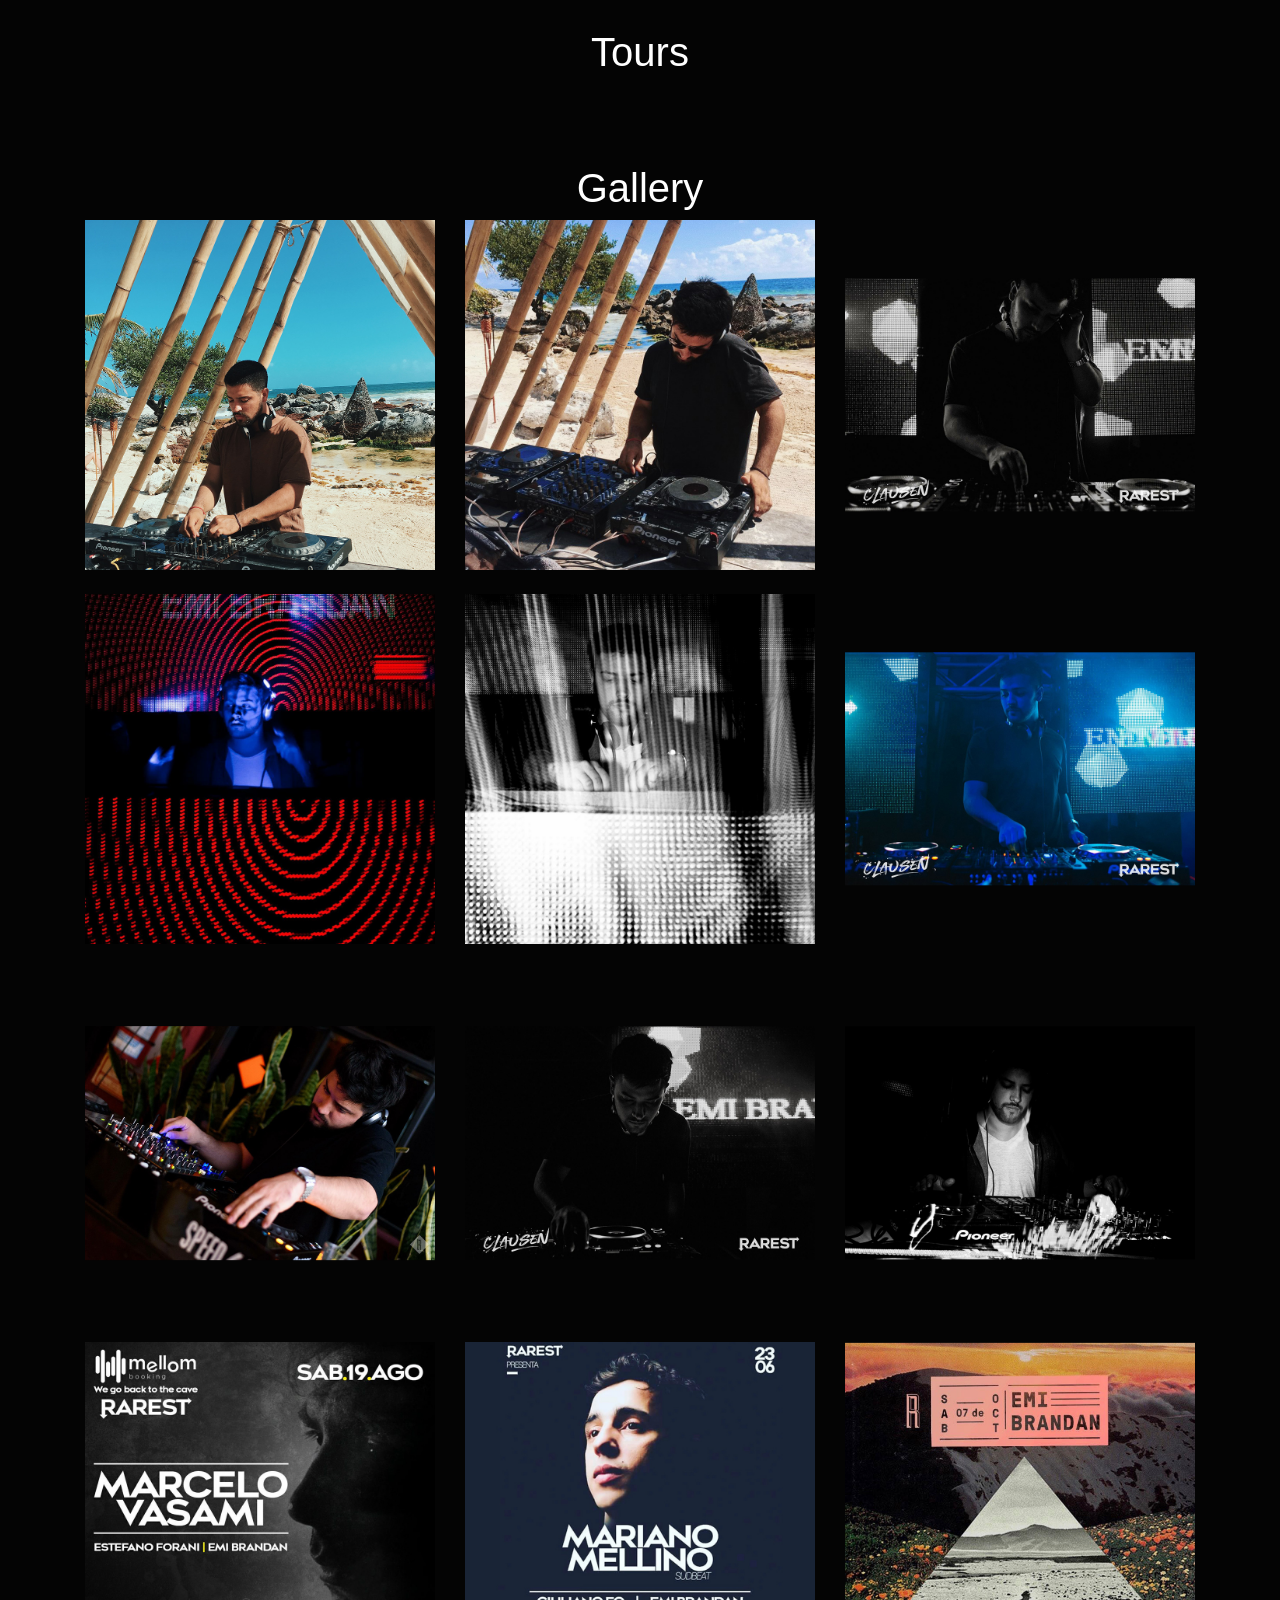
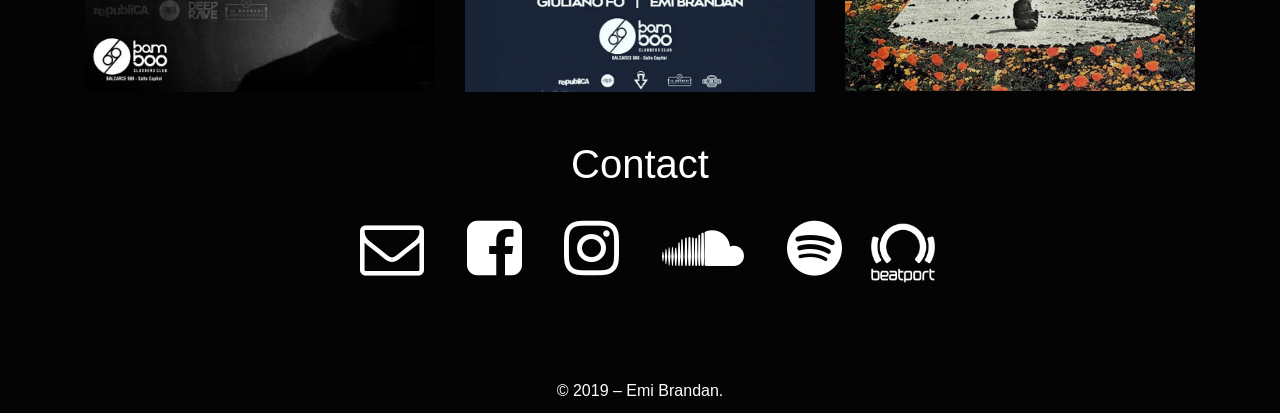
==== commit f32c829d: "beatport" ====
--- a/english.html
+++ b/english.html
@@ -12,7 +12,7 @@
 
     <!-- Bootstrap core CSS -->
     <link href="vendor/bootstrap/css/bootstrap.min.css" rel="stylesheet">
-    <link href="css/style.css?1234" rel="stylesheet">
+    <link href="css/style.css?12345" rel="stylesheet">
     <link href="https://stackpath.bootstrapcdn.com/font-awesome/4.7.0/css/font-awesome.min.css" rel="stylesheet">
     <script async src="https://www.googletagmanager.com/gtag/js?id=UA-138348145-2"></script>
     <script>
@@ -187,13 +187,12 @@
         <div class="col-lg-2"></div>
         <div class="col-lg-8 contacto  text-center">
           <h1 class="mt-5 text-center" id="contacto">Contact</h1>
-
             <a href="mailto:emibrandan@outlook.com"><i class="fa fa-envelope-o" aria-hidden="true"></i></a>
             <a href="https://www.facebook.com/emibrandran" target="_blank"><i class="fa fa-facebook-square" aria-hidden="true"></i></a>
             <a href="https://www.instagram.com/emibrandan" target="_blank"><i class="fa fa-instagram" aria-hidden="true"></i></a>
             <a href="https://www.soundcloud.com/emibrandan" target="_blank"><i class="fa fa-soundcloud" aria-hidden="true"></i></a>
             <a href="https://open.spotify.com/artist/4Al4osF5XgVCIzRHt0HQJb?si=-WKa9MlySZuki5hdhAJUWw" target="_blank"><i class="fa fa-spotify" aria-hidden="true"></i></a>
-            <br><a href="https://classic.beatport.com/artist/emi-brandan/818652" target="_blank">Beatport</a>
+            <a href="https://classic.beatport.com/artist/emi-brandan/818652" target="_blank"><img class="beatport" src="img/beatport.png"></a>
           </p>
         </div>
       </div>
--- a/css/style.css
+++ b/css/style.css
@@ -38,10 +38,19 @@
   margin-top: 30px;
 }
 
+.beatport {
+  max-width: 64px;
+  max-height: 64px;
+  margin-right: 0.3em;
+  margin-left: 0.3em;
+  margin-top: 20px;
+  margin-bottom: 3em;
+}
+
 .contacto i {
   font-size: 4em;
-  margin-right: 0.5em;
-  margin-left: 0.5em;
+  margin-right: 0.3em;
+  margin-left: 0.3em;
   margin-top: 20px;
   text-align: center;
 }
@@ -108,4 +117,10 @@
   .crop {
     min-height: 400px;
   }
+  .beatport {
+    max-width: 32px;
+    max-height: 32px;
+    margin: 20px 10px;
+    margin-bottom: 30px;
+  }
 }
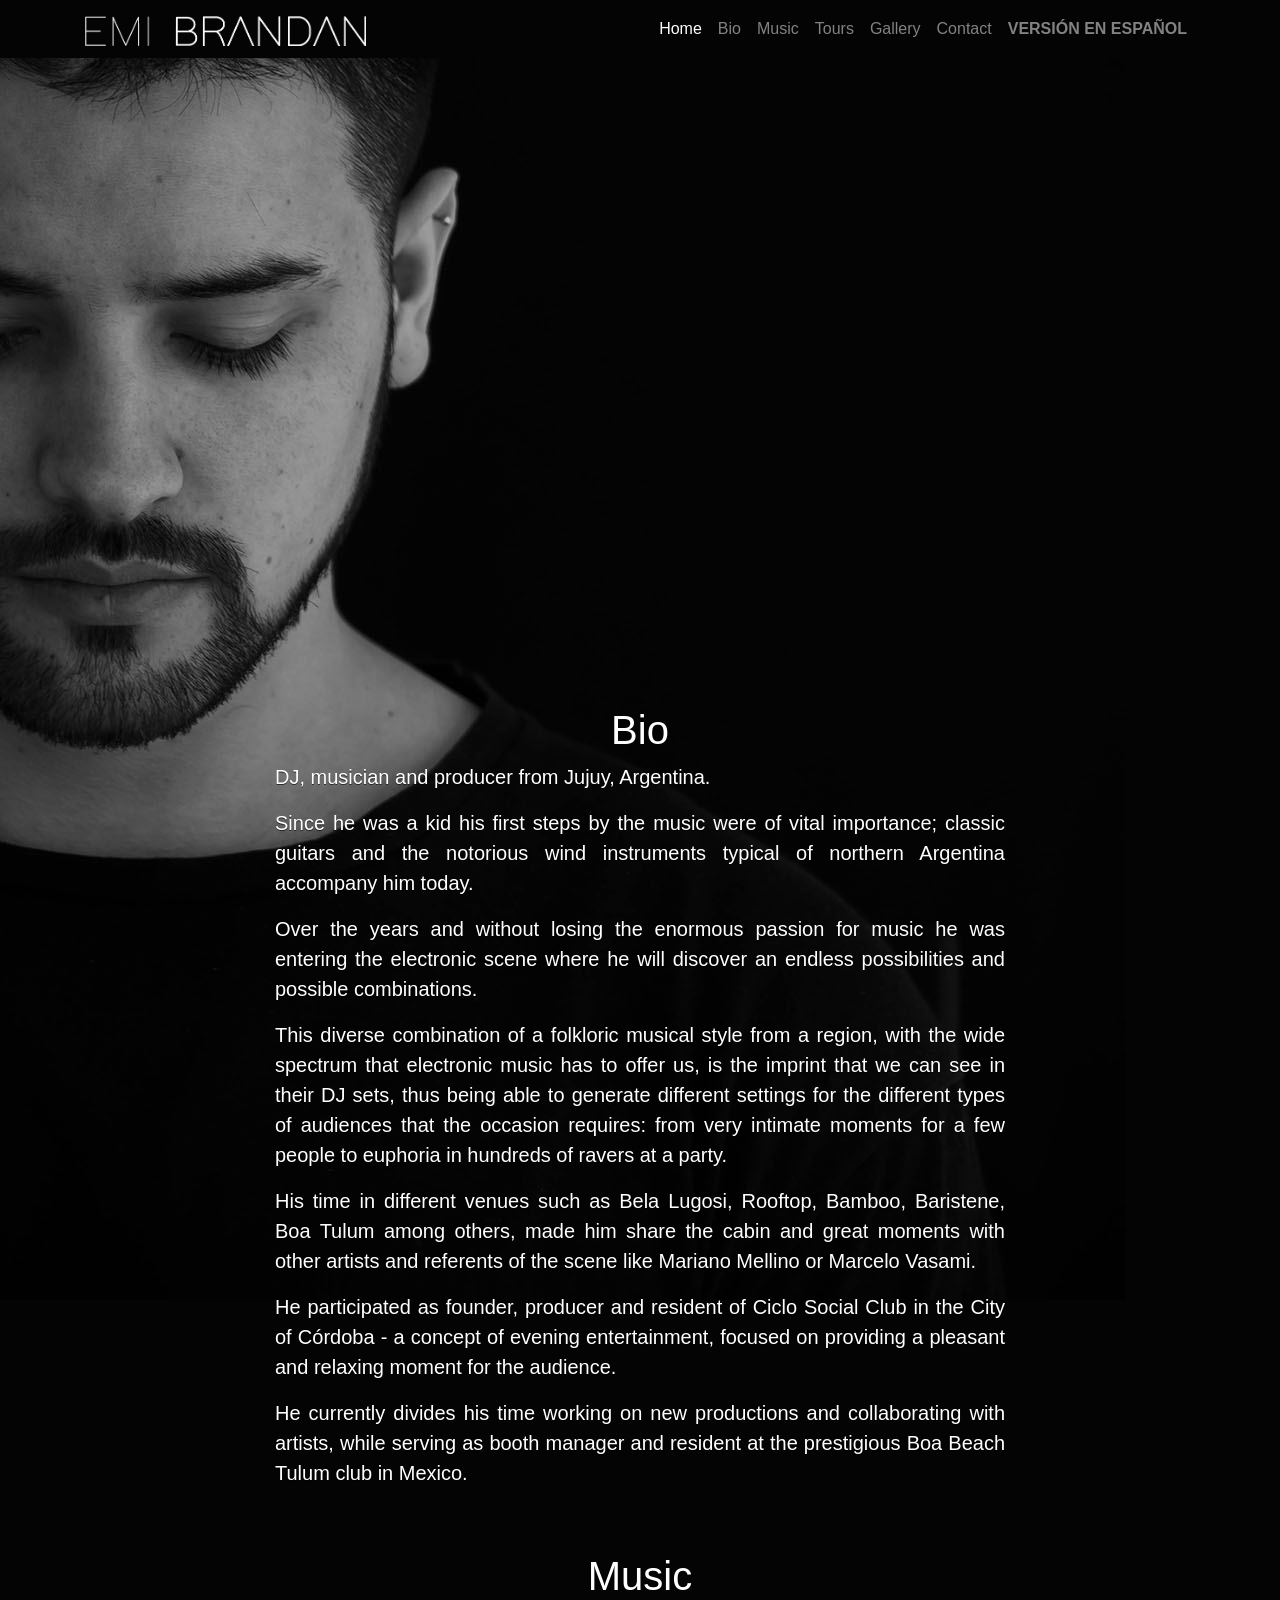
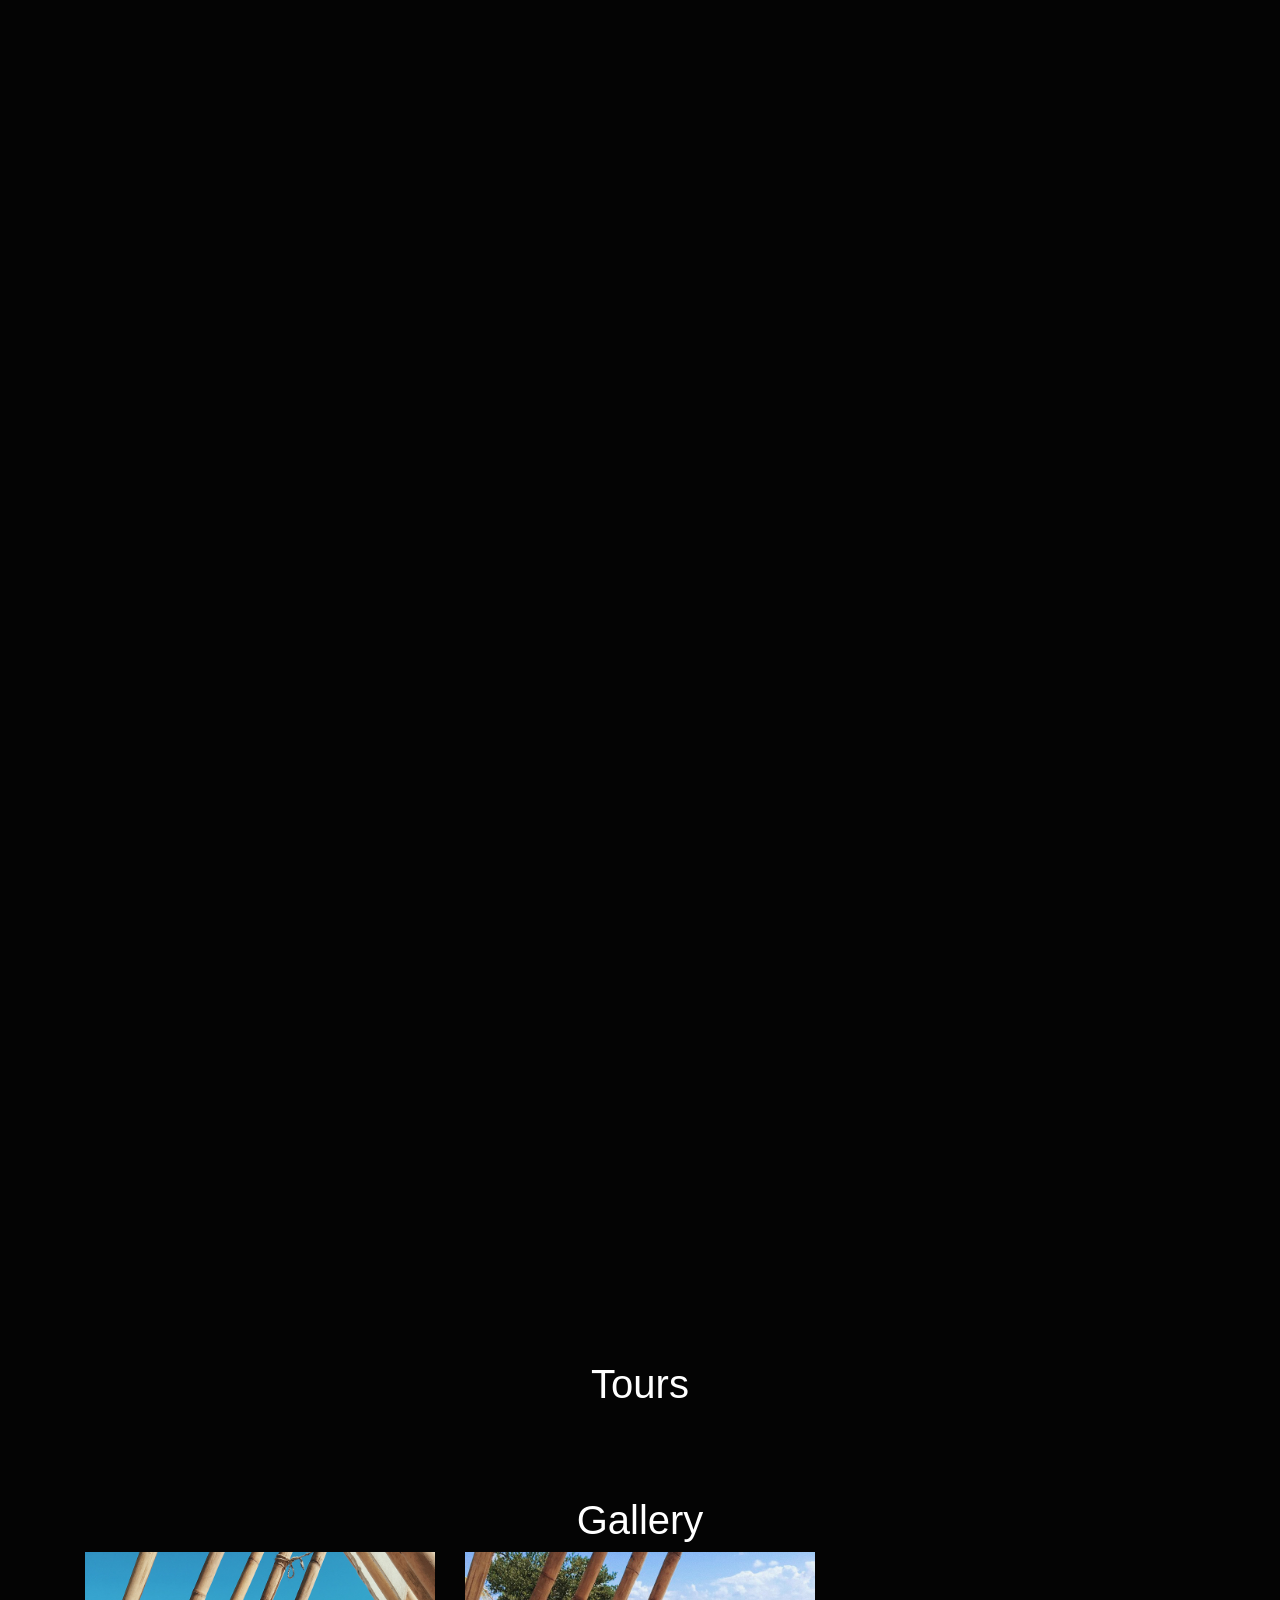
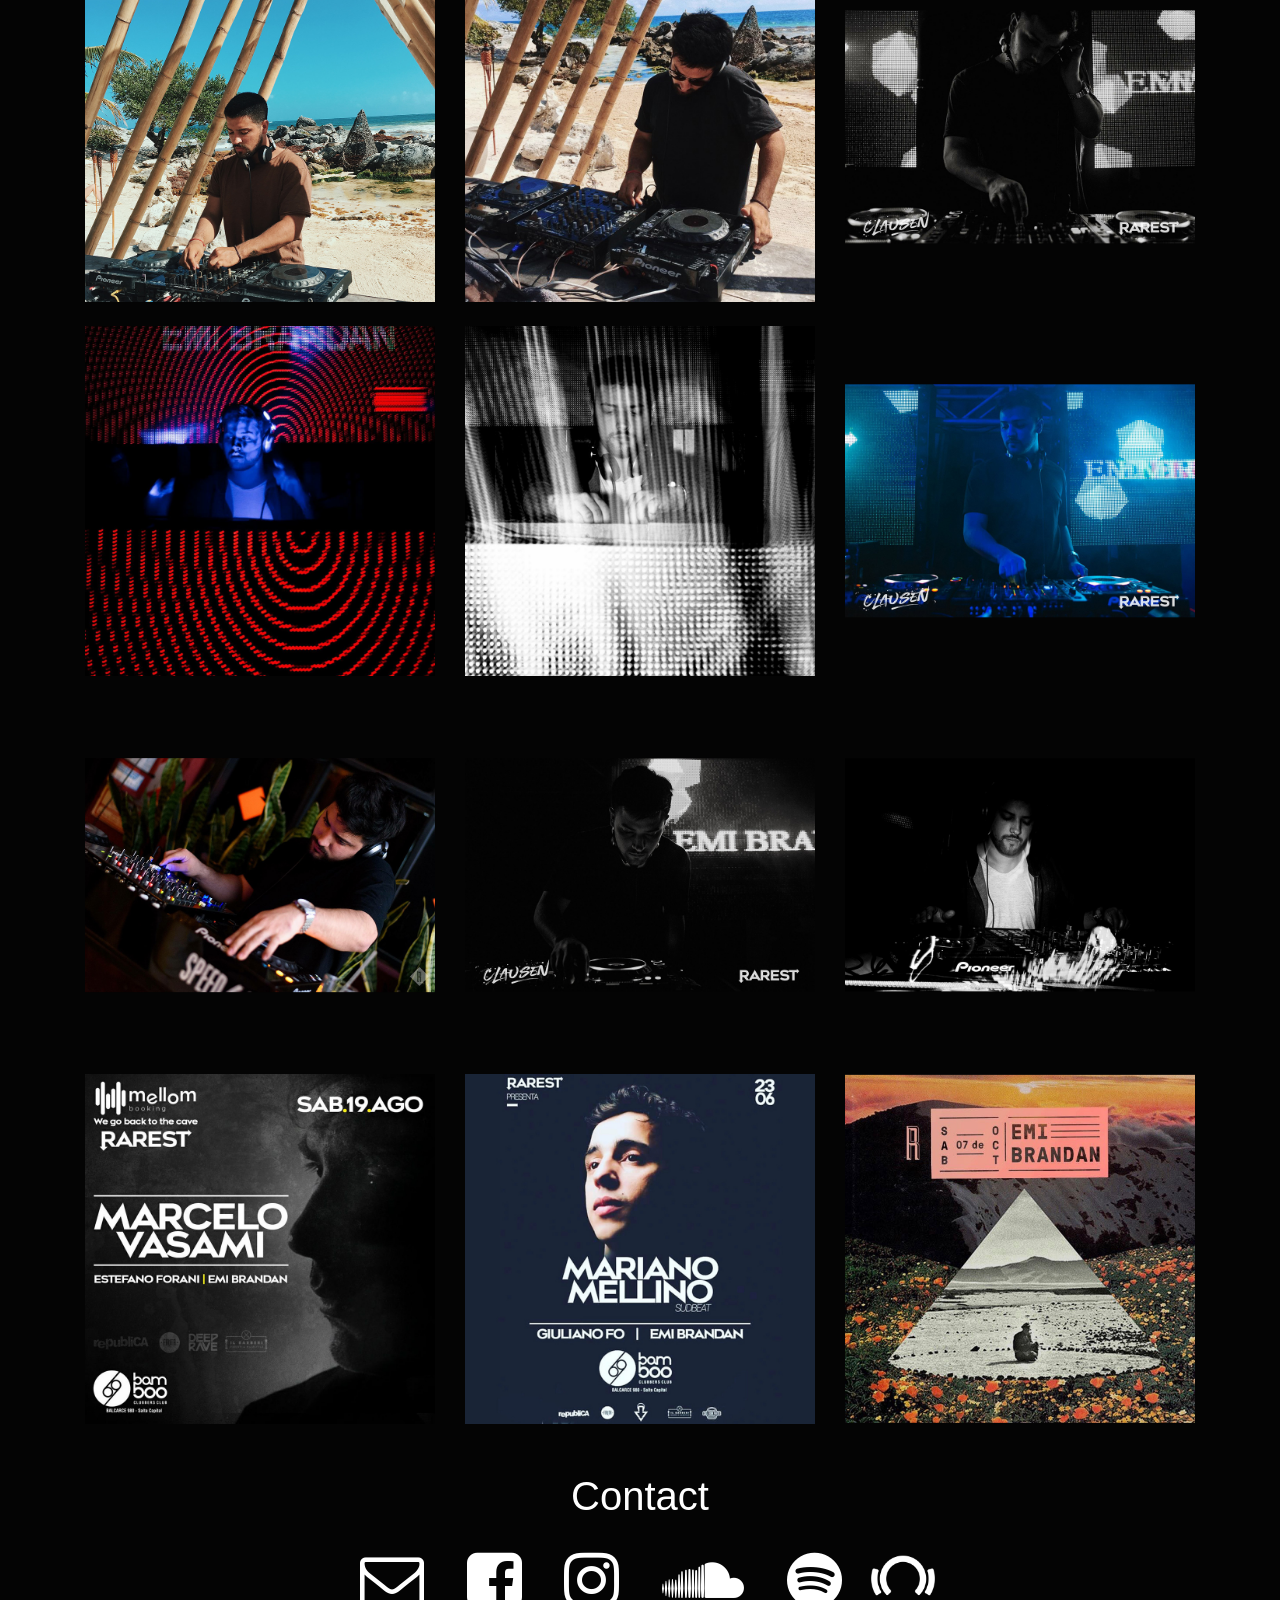
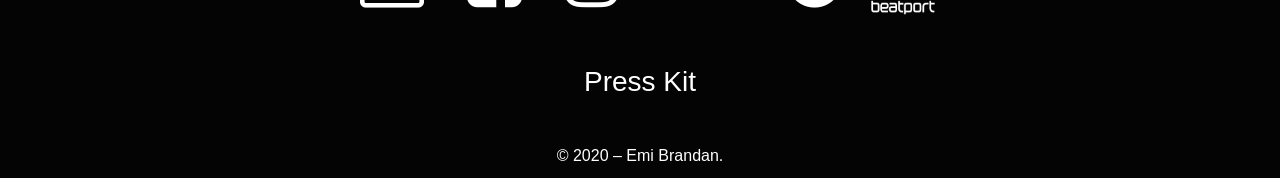
==== commit 0f1124cc: "updated 2020" ====
--- a/english.html
+++ b/english.html
@@ -117,12 +117,13 @@
         <div class="col-lg-8">
           <h1 class="mt-5 text-center" id="musica">Music</h1>
 
+
+<p class="lead"><iframe src="https://open.spotify.com/embed-podcast/show/6UQWLeOLBLGWAw5oNyDIEY" width="100%" height="232" frameborder="0" allowtransparency="true" allow="encrypted-media"></iframe></p>
+
            <p class="lead">
             <iframe width="100%" height="500" scrolling="no" frameborder="no" allow="autoplay" src="https://w.soundcloud.com/player/?url=https%3A//api.soundcloud.com/playlists/922433770&color=%23ff5500&auto_play=false&hide_related=false&show_comments=true&show_user=true&show_reposts=false&show_teaser=true&visual=true"></iframe>
           </p>
-            <p class="lead">
-              <iframe width="100%" height="500" scrolling="no" frameborder="no" allow="autoplay" src="https://w.soundcloud.com/player/?url=https%3A//api.soundcloud.com/playlists/329165624&color=%23ff5500&auto_play=false&hide_related=false&show_comments=true&show_user=true&show_reposts=false&show_teaser=true&visual=true"></iframe>
-            </p>
+
             <p class="lead">
               <iframe width="100%" height="500" scrolling="no" frameborder="no" allow="autoplay" src="https://w.soundcloud.com/player/?url=https%3A//api.soundcloud.com/playlists/736086495&color=%23ff5500&auto_play=false&hide_related=false&show_comments=true&show_user=true&show_reposts=false&show_teaser=true&visual=true"></iframe>
             </p>
@@ -193,6 +194,7 @@
             <a href="https://www.soundcloud.com/emibrandan" target="_blank"><i class="fa fa-soundcloud" aria-hidden="true"></i></a>
             <a href="https://open.spotify.com/artist/4Al4osF5XgVCIzRHt0HQJb?si=-WKa9MlySZuki5hdhAJUWw" target="_blank"><i class="fa fa-spotify" aria-hidden="true"></i></a>
             <a href="https://classic.beatport.com/artist/emi-brandan/818652" target="_blank"><img class="beatport" src="img/beatport.png"></a>
+            <br><h3><a href="https://drive.google.com/drive/folders/1ZyAfhlyPe69LPoXYPLCtRe89NzNvoqSA" target="_blank">Press Kit</a></h3>
           </p>
         </div>
       </div>
@@ -203,7 +205,7 @@
 
     <footer>
       <div class="container">
-        &copy; 2019 – Emi Brandan.
+        &copy; 2020 – Emi Brandan.
       </div>
     </footer>
 
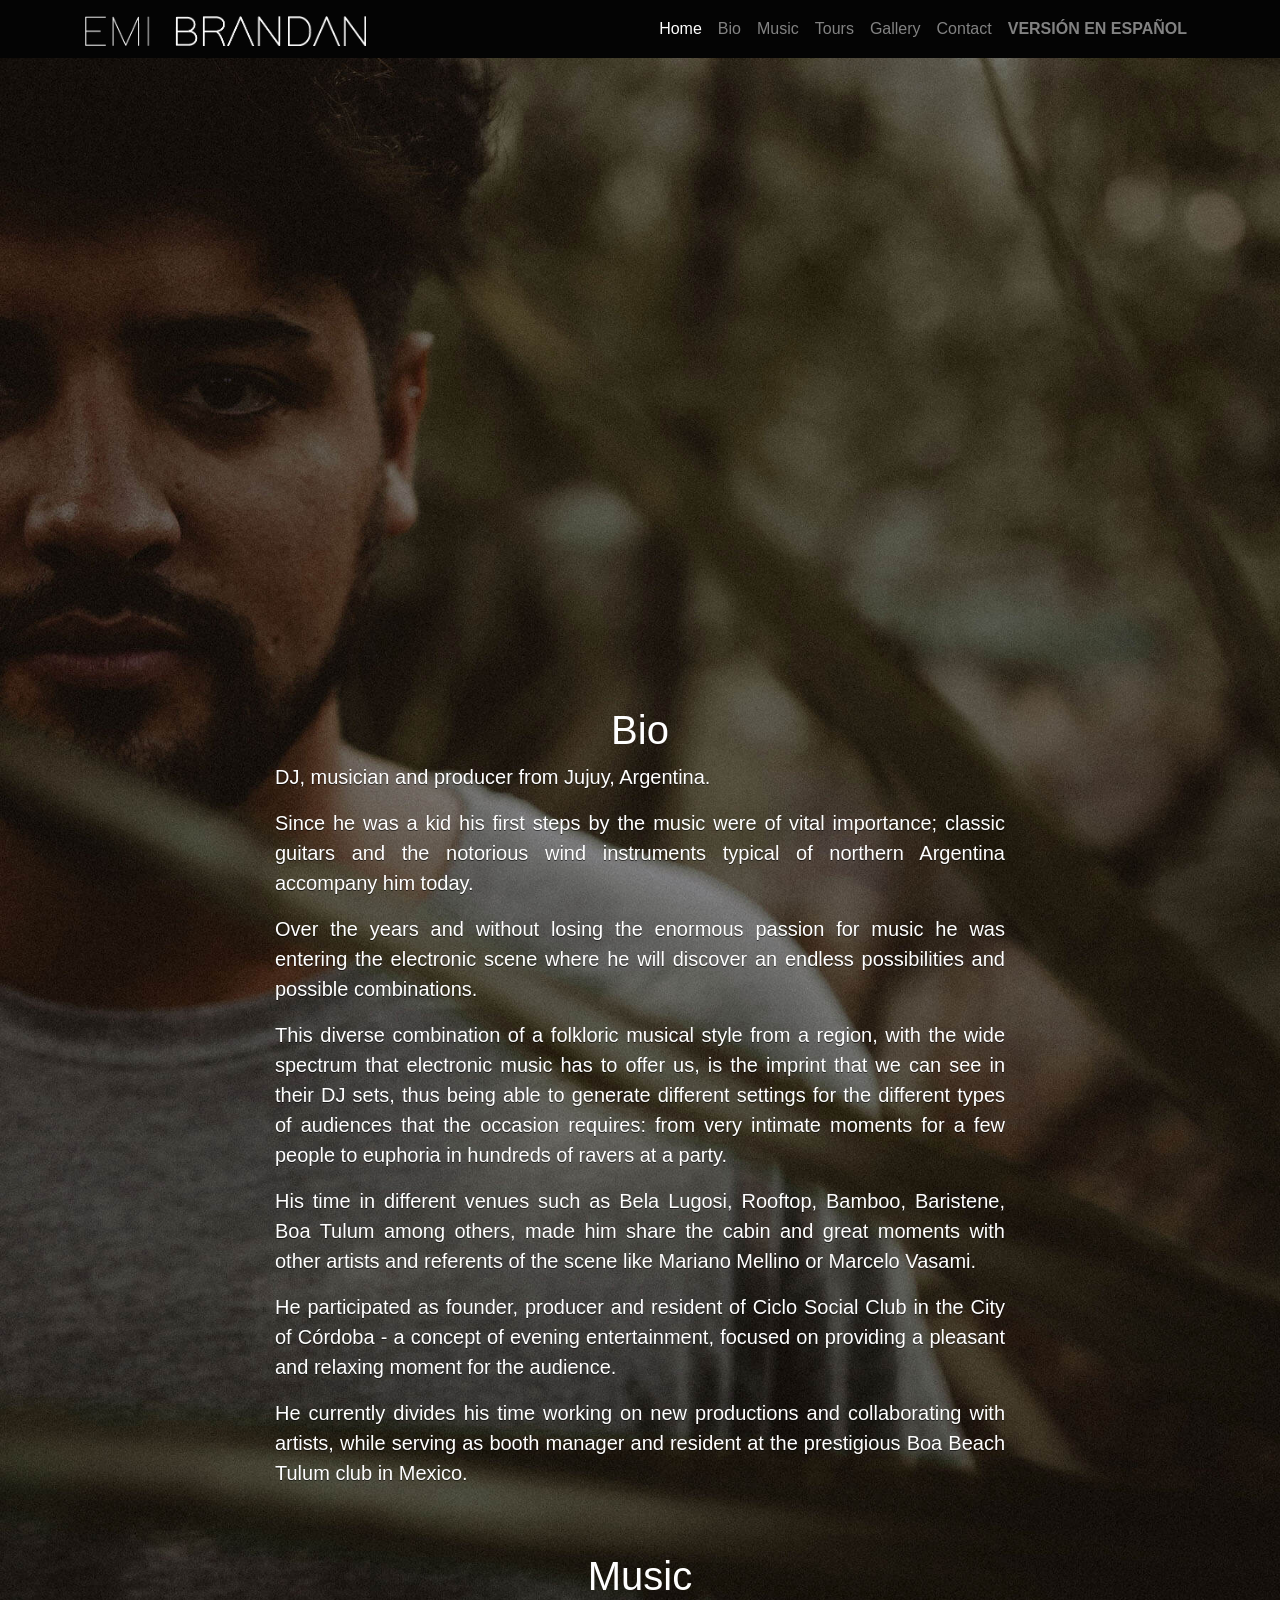
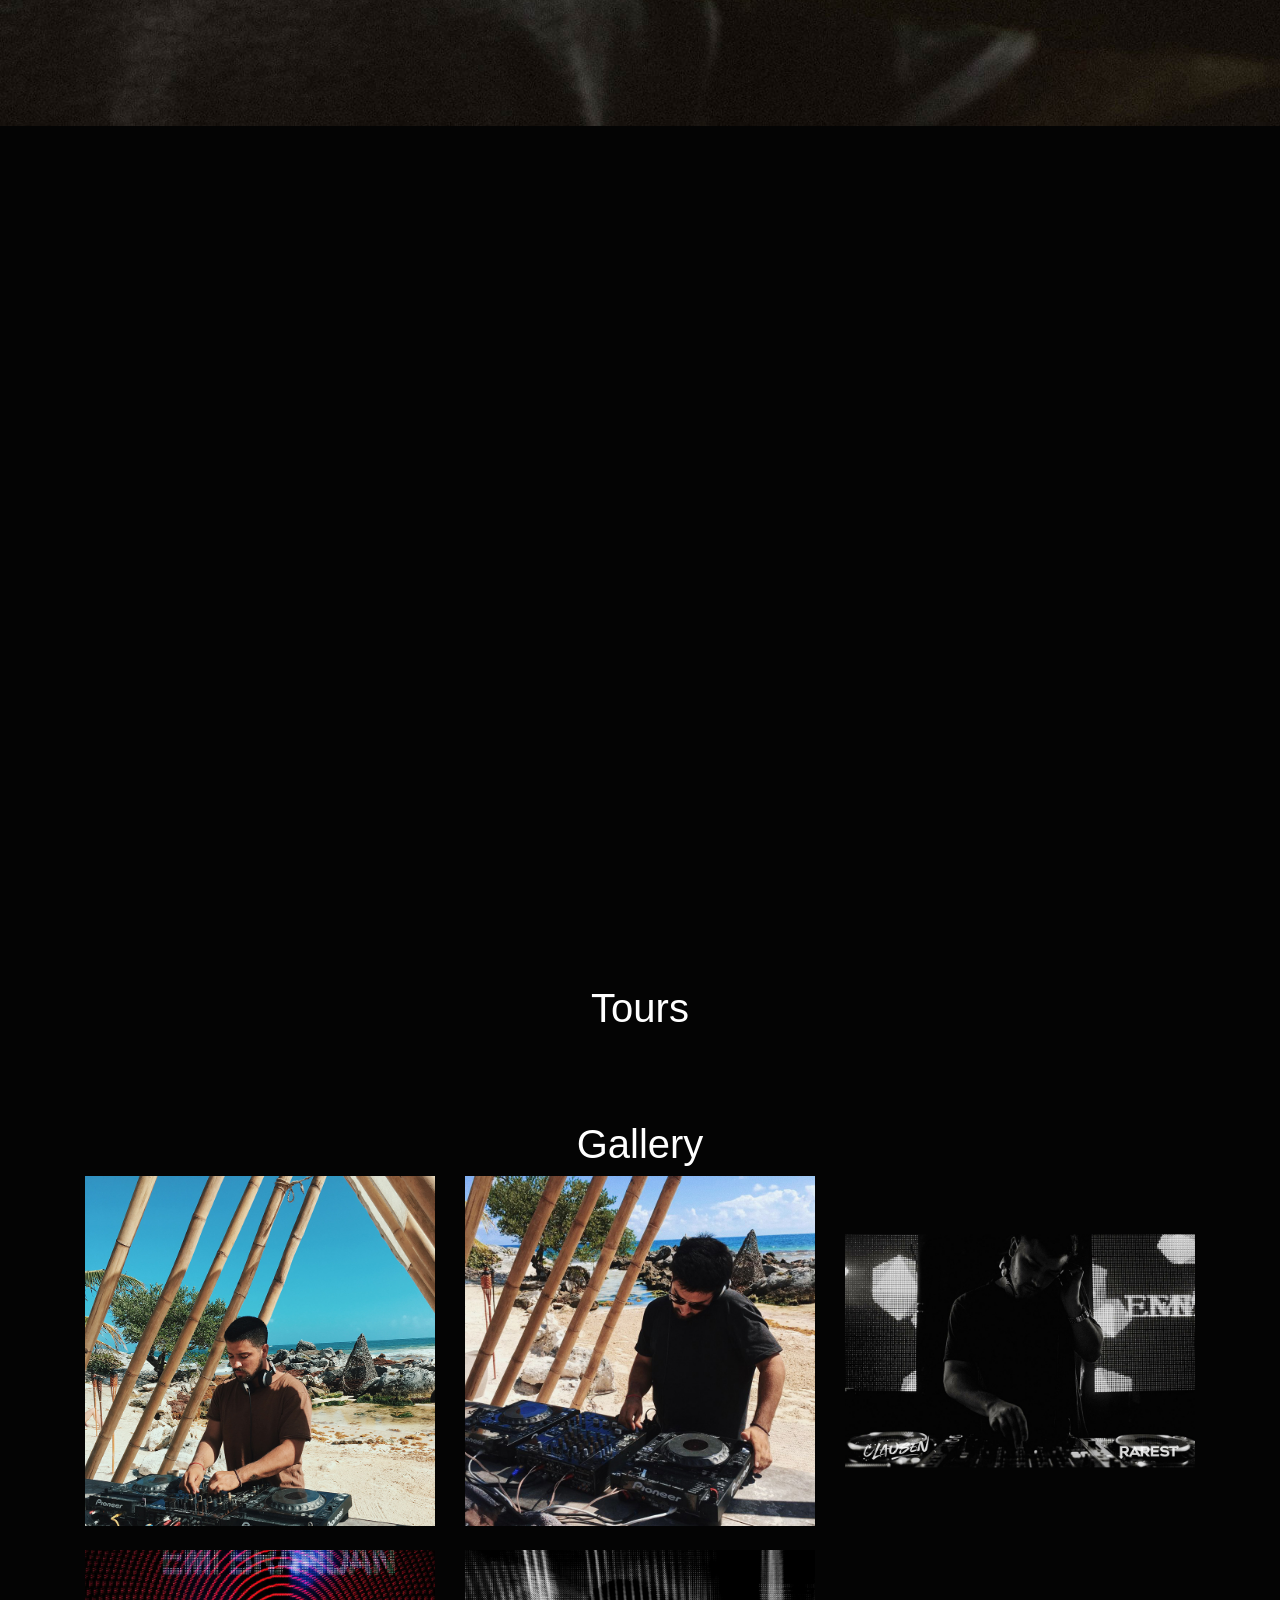
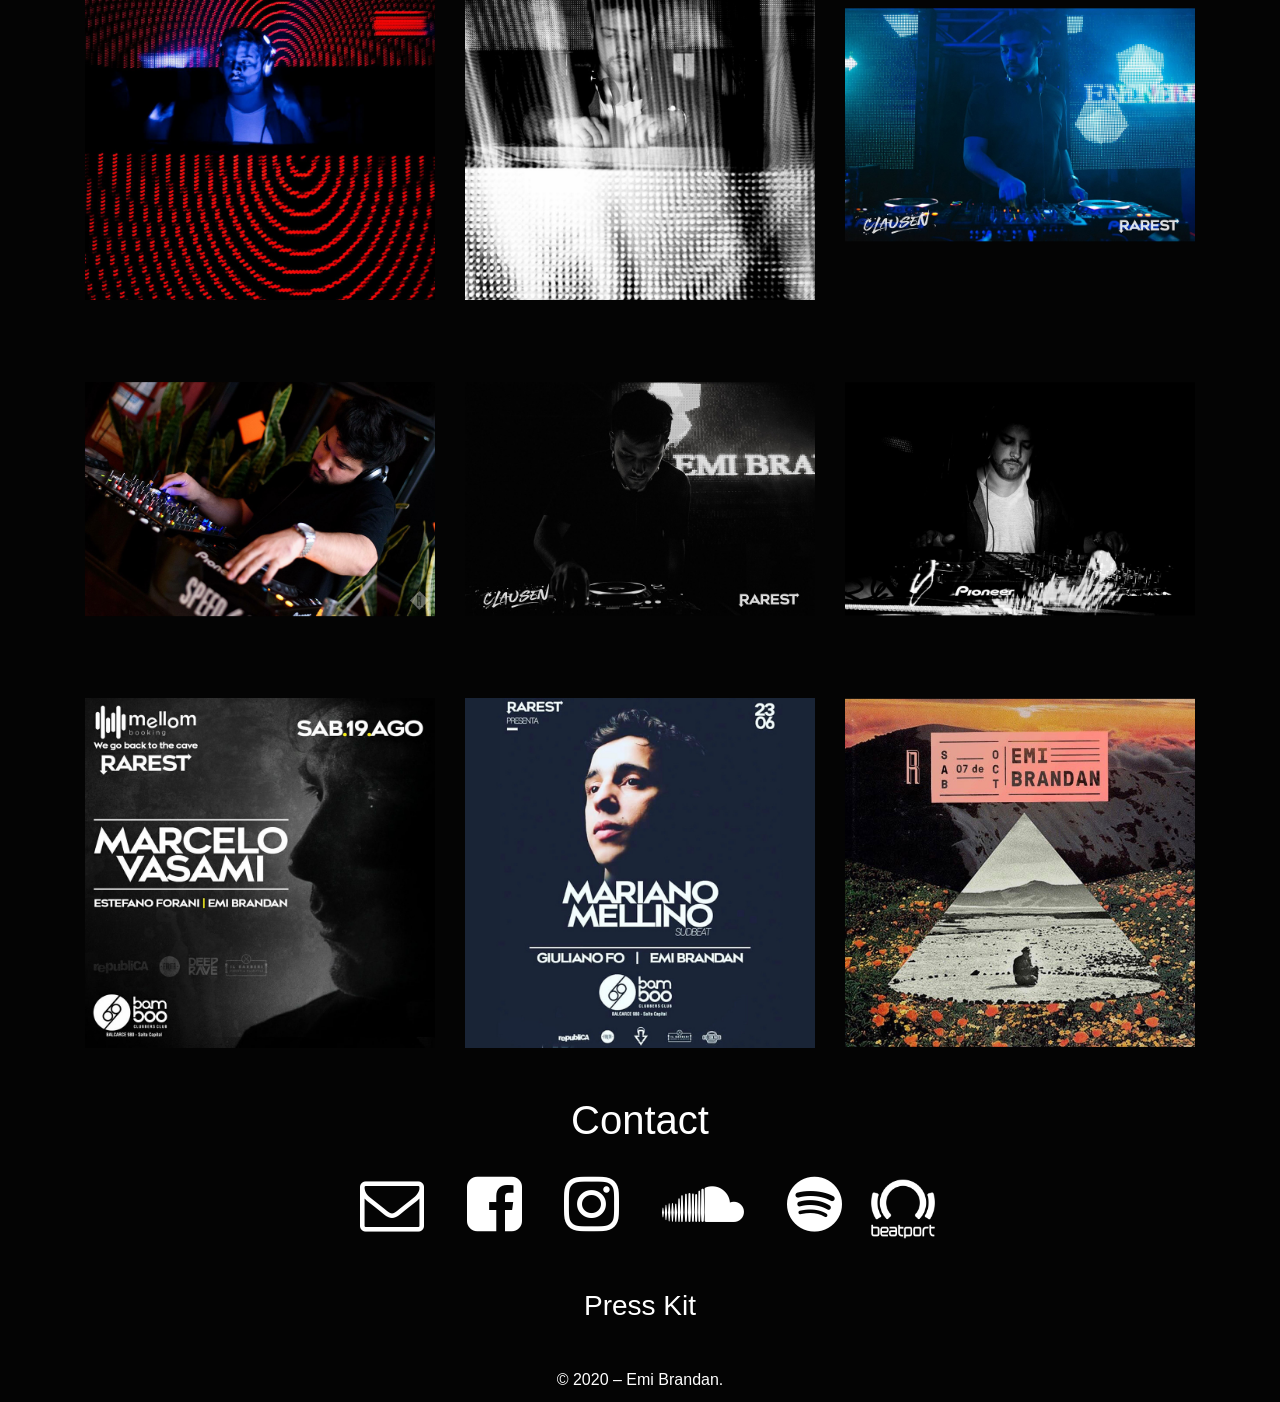
==== commit d550c954: "updates 2020" ====
--- a/english.html
+++ b/english.html
@@ -12,7 +12,7 @@
 
     <!-- Bootstrap core CSS -->
     <link href="vendor/bootstrap/css/bootstrap.min.css" rel="stylesheet">
-    <link href="css/style.css?12345" rel="stylesheet">
+    <link href="css/style.css?2020" rel="stylesheet">
     <link href="https://stackpath.bootstrapcdn.com/font-awesome/4.7.0/css/font-awesome.min.css" rel="stylesheet">
     <script async src="https://www.googletagmanager.com/gtag/js?id=UA-138348145-2"></script>
     <script>
@@ -118,15 +118,10 @@
           <h1 class="mt-5 text-center" id="musica">Music</h1>
 
 
-<p class="lead"><iframe src="https://open.spotify.com/embed-podcast/show/6UQWLeOLBLGWAw5oNyDIEY" width="100%" height="232" frameborder="0" allowtransparency="true" allow="encrypted-media"></iframe></p>
-
-           <p class="lead">
-            <iframe width="100%" height="500" scrolling="no" frameborder="no" allow="autoplay" src="https://w.soundcloud.com/player/?url=https%3A//api.soundcloud.com/playlists/922433770&color=%23ff5500&auto_play=false&hide_related=false&show_comments=true&show_user=true&show_reposts=false&show_teaser=true&visual=true"></iframe>
-          </p>
-
-            <p class="lead">
-              <iframe width="100%" height="500" scrolling="no" frameborder="no" allow="autoplay" src="https://w.soundcloud.com/player/?url=https%3A//api.soundcloud.com/playlists/736086495&color=%23ff5500&auto_play=false&hide_related=false&show_comments=true&show_user=true&show_reposts=false&show_teaser=true&visual=true"></iframe>
-            </p>
+
+<p class="lead"><iframe src="https://open.spotify.com/embed/artist/4Al4osF5XgVCIzRHt0HQJb" width="300" height="380" frameborder="0" allowtransparency="true" allow="encrypted-media"></iframe></p>
+
+<p class="lead"><iframe width="100%" height="500" scrolling="no" frameborder="no" allow="autoplay" src="https://w.soundcloud.com/player/?url=https%3A//api.soundcloud.com/playlists/329165624&color=%23ff5500&auto_play=false&hide_related=false&show_comments=false&show_user=true&show_reposts=false&show_teaser=true&visual=true"></iframe></p>
 
           </p>
         </div>
--- a/css/style.css
+++ b/css/style.css
@@ -1,6 +1,7 @@
 body {
-  background: url(../img/bg.jpg) left center fixed; 
-  /*background-position: 50% 12%;*/
+  background: url(../img/bg.jpg) left center fixed;
+  background-size: cover; 
+  background-position: 0% 20%;
   background-repeat: no-repeat;
   background-color: #040404;
   color: #fff;
@@ -30,7 +31,6 @@
 .lead {
   text-align: justify;
   text-shadow: 0 1px 0 rgba(0,0,0,.6);
-  font-weight: lighter;
 }
 
 .contact {
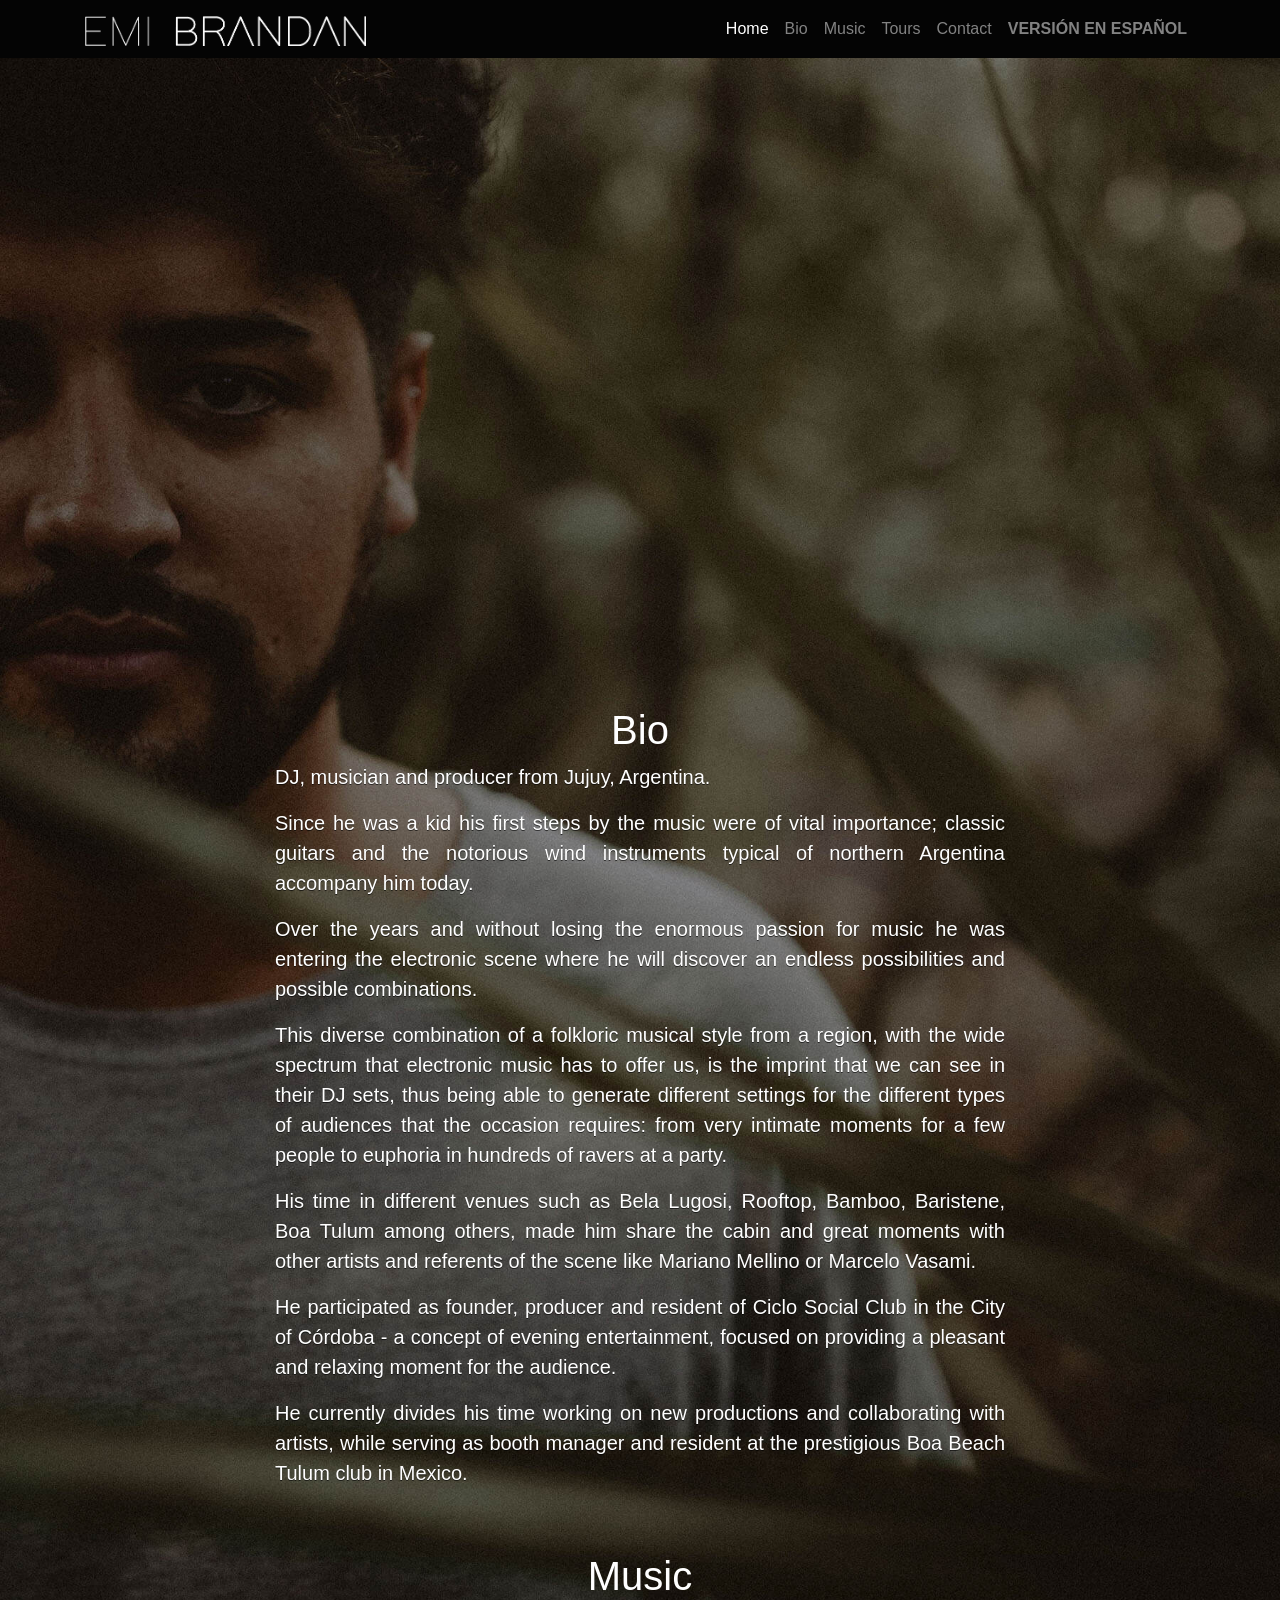
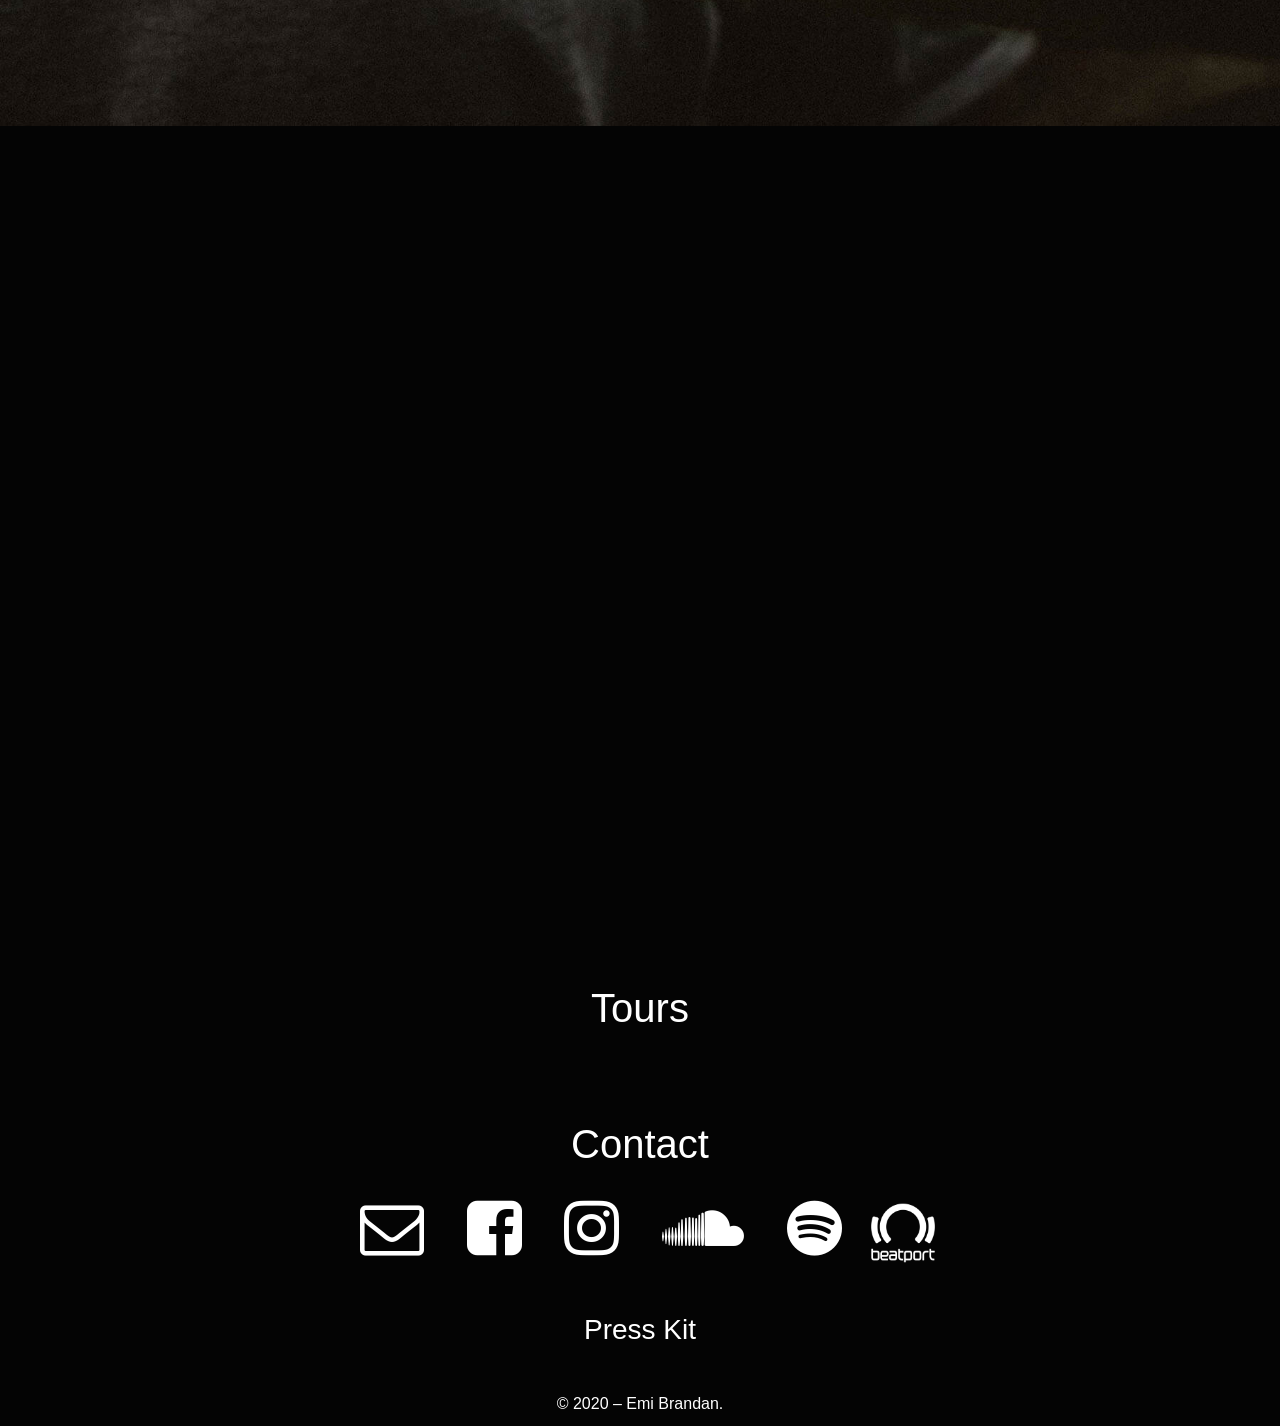
==== commit 34585bbd: "update 2020 v2" ====
--- a/english.html
+++ b/english.html
@@ -67,9 +67,6 @@
               <a class="nav-link" href="#fechas">Tours</a>
             </li>
             <li class="nav-item">
-              <a class="nav-link" href="#galeria">Gallery</a>
-            </li>
-            <li class="nav-item">
               <a class="nav-link" href="#contacto">Contact</a>
             </li>
             <li class="nav-item">
@@ -153,7 +150,7 @@
 ="false" data-popup-background-color="rgba(0,0,0,.15)" data-background-color="rgba(0,0,0,.15)" data-display-limit="15" data-link-text-color="#000000"></a>
         </div>
       </div>
-      <center><h1 class="mt-5 text-center" id="fechas">Gallery</h1></center>
+      <!--center><h1 class="mt-5 text-center" id="fechas">Gallery</h1></center>
       <div class="row grid text-center" id="galeria">
         <div class="clear"></div>
         <div class="col-12 col-sm-12 col-md-12 col-lg-4">
@@ -173,7 +170,7 @@
         <div class="col-12 col-sm-12 col-md-12 col-lg-4"><div class="crop"><a href="img/10.jpg"><img class="portrait" src="img/10.jpg"/ class="img-fluid" ></a></div></div>
         <div class="col-12 col-sm-12 col-md-12 col-lg-4"><div class="crop"><a href="img/11.jpg"><img class="portrait" src="img/11.jpg"/ class="img-fluid" ></a></div></div>
         <div class="col-12 col-sm-12 col-md-12 col-lg-4"><div class="crop"><a href="img/12.jpg"><img class="portrait" src="img/12.jpg"/ class="img-fluid" ></a></div></div>
-      </div>
+      </div-->
     </div>
 
 
